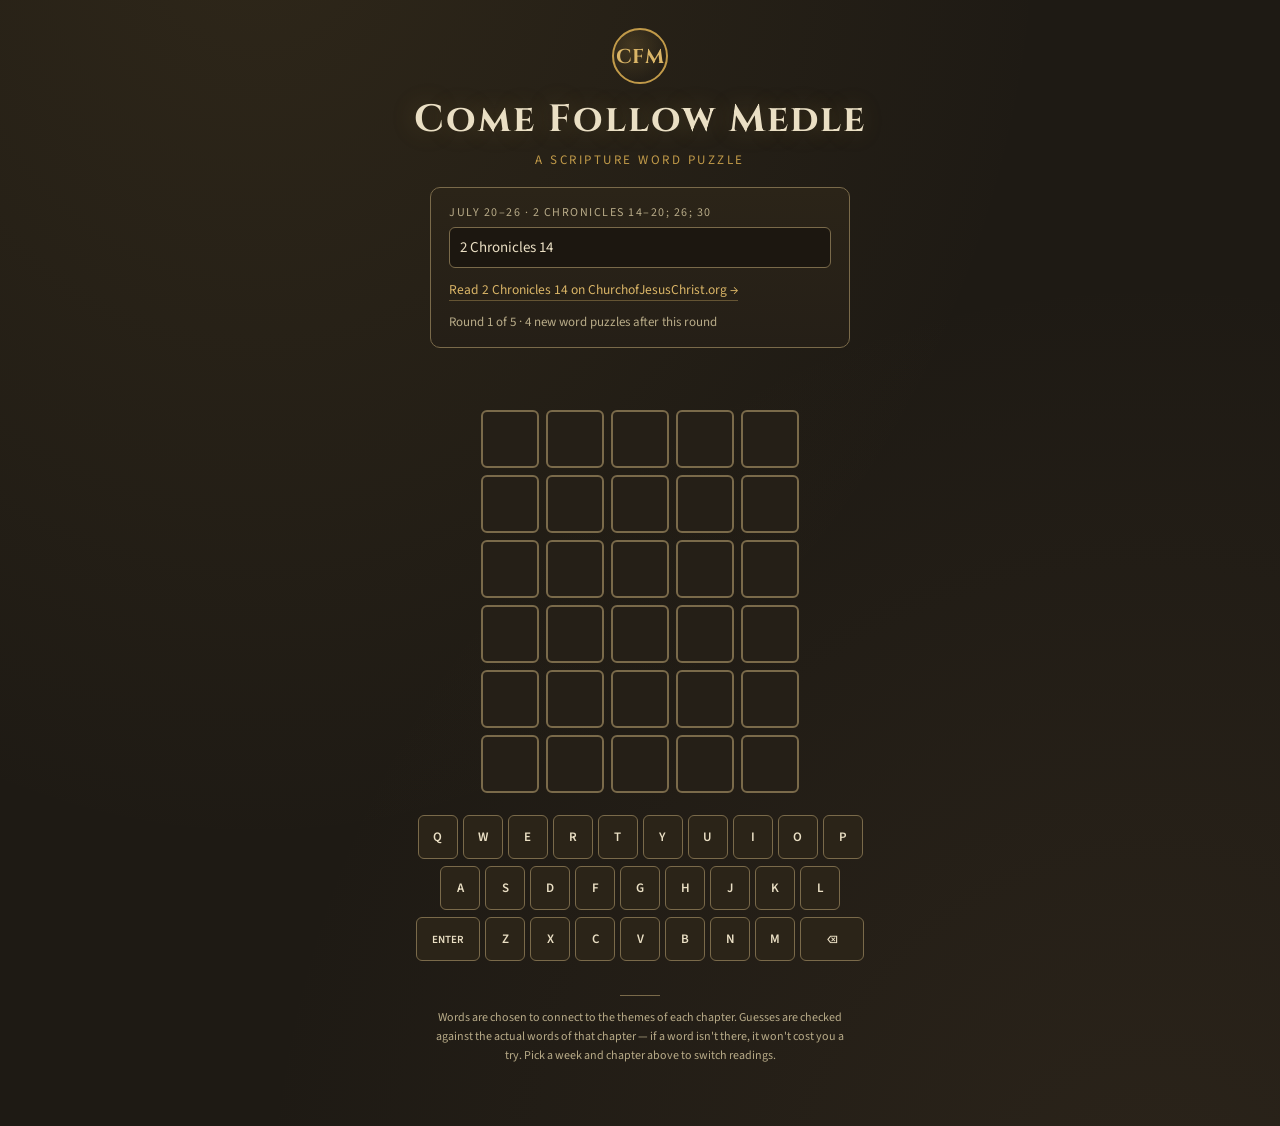
==== come-follow-medle.html @ 81c1d97f "Publish Come Follow Medle site" ====
<!DOCTYPE html>
<html lang="en">
<head>
<meta charset="UTF-8">
<meta name="viewport" content="width=device-width, initial-scale=1.0">
<title>Come Follow Medle</title>
<link rel="preconnect" href="https://fonts.googleapis.com">
<link href="https://fonts.googleapis.com/css2?family=Cinzel:wght@500;600;700&family=Source+Sans+3:wght@400;500;600;700&display=swap" rel="stylesheet">
<style>
  :root{
    --bg: #1e1a14;
    --bg-2: #251f17;
    --panel: #2b2418;
    --panel-line: #7a6a4a;
    --parchment: #eadfc4;
    --parchment-dim: #b8ab88;
    --gold: #c19a49;
    --gold-bright: #dab567;
    --clay: #c17d3a;
    --clay-bright: #d69454;
    --correct: #6f9c48;
    --correct-bright: #96c168;
    --absent: #362f24;
    --absent-text: #a89f8e;
    --ink: #1c1710;
    --danger: #e0836a;
  }
  *{box-sizing:border-box;}
  html,body{margin:0;padding:0; background-color: var(--bg);}
  body{
    min-height:100vh;
    background-color: var(--bg);
    background-image:
      radial-gradient(ellipse at 20% -10%, rgba(193,154,73,0.10), transparent 55%),
      radial-gradient(ellipse at 90% 110%, rgba(138,106,70,0.12), transparent 55%);
    color: var(--parchment);
    font-family: 'Source Sans 3', sans-serif;
    display:flex;
    flex-direction:column;
    align-items:center;
    padding: 28px 14px 60px;
  }

  .seal{
    width:56px;height:56px;border-radius:50%;
    border:2px solid var(--gold);
    display:flex;align-items:center;justify-content:center;
    font-family:'Cinzel',serif;
    font-weight:700;
    font-size:20px;
    color:var(--gold-bright);
    background: radial-gradient(circle at 35% 30%, rgba(193,154,73,0.18), transparent 70%);
    margin-bottom:10px;
    letter-spacing:0.5px;
  }

  header{
    text-align:center;
    margin-bottom:18px;
  }
  h1{
    font-family:'Cinzel',serif;
    font-weight:700;
    font-size:clamp(26px,6vw,38px);
    letter-spacing:2px;
    margin:0;
    color:var(--parchment);
    text-shadow: 0 0 24px rgba(193,154,73,0.25);
  }
  header p.tag{
    margin:6px 0 0;
    font-size:13px;
    letter-spacing:2.5px;
    text-transform:uppercase;
    color:var(--gold);
  }

  .control-card{
    width:100%;
    max-width:420px;
    background: linear-gradient(180deg, var(--panel), var(--bg-2));
    border:1px solid var(--panel-line);
    border-radius:10px;
    padding:16px 18px;
    margin-bottom:22px;
  }
  .control-row{
    display:flex;
    align-items:center;
    justify-content:space-between;
    gap:10px;
  }
  .control-label{
    font-size:12px;
    text-transform:uppercase;
    letter-spacing:1.5px;
    color:var(--parchment-dim);
    margin-bottom:6px;
  }
  select#chapterSelect{
    width:100%;
    background:var(--ink);
    color:var(--parchment);
    border:1px solid var(--panel-line);
    border-radius:6px;
    padding:9px 10px;
    font-size:15px;
    font-family:'Source Sans 3',sans-serif;
    appearance:none;
    cursor:pointer;
  }
  select#chapterSelect optgroup{
    background: var(--ink);
    color: var(--gold-bright);
    font-weight:600;
    font-style:normal;
  }
  select#chapterSelect option{
    background: var(--ink);
    color: var(--parchment);
    font-weight:400;
  }
  select#chapterSelect:focus-visible, .icon-link:focus-visible, .key:focus-visible, .play-again:focus-visible{
    outline:2px solid var(--gold-bright);
    outline-offset:2px;
  }
  .chapter-block{flex:1;}
  .scripture-link{
    display:inline-flex;
    align-items:center;
    gap:6px;
    margin-top:12px;
    font-size:13.5px;
    color:var(--gold-bright);
    text-decoration:none;
    border-bottom:1px solid rgba(218,181,103,0.35);
    padding-bottom:1px;
    transition: color .15s ease, border-color .15s ease;
  }
  .scripture-link:hover{ color:var(--parchment); border-bottom-color:var(--parchment); }
  .round-status{
    margin:12px 0 0;
    font-size:13px;
    color:var(--parchment-dim);
  }
  .play-again{
    width:100%;
    margin-top:12px;
    padding:10px 14px;
    font:600 14px 'Source Sans 3',sans-serif;
    letter-spacing:.4px;
    color:var(--ink);
    background:var(--gold-bright);
    border:1px solid var(--gold);
    border-radius:6px;
    cursor:pointer;
  }
  .play-again:hover{background:var(--parchment);}

  #board{
    display:grid;
    grid-template-rows:repeat(6,1fr);
    gap:7px;
    margin-bottom:22px;
  }
  .row{display:grid;grid-template-columns:repeat(5,minmax(46px,58px));gap:7px;}
  .tile{
    position:relative;
    aspect-ratio:1/1;
    display:flex;align-items:center;justify-content:center;
    font-family:'Cinzel',serif;
    font-weight:600;
    font-size:clamp(20px,4.5vw,26px);
    color:var(--parchment);
    background:var(--bg-2);
    border:2px solid var(--panel-line);
    border-radius:6px;
    text-transform:uppercase;
    transition: transform .12s ease;
  }
  .tile.filled{border-color:var(--clay-bright);}
  .tile.pop{transform:scale(1.06);}
  .tile.correct{
    background: var(--correct);
    border-color: var(--correct-bright);
    color: var(--ink);
  }
  .tile.present{
    background: var(--clay);
    border-color: var(--clay-bright);
    color: var(--ink);
  }
  .tile.absent{
    background: var(--absent);
    border-color: var(--absent);
    color: var(--absent-text);
  }
  .tile.correct::after, .tile.present::after{
    content:"";
    position:absolute;
    top:3px;left:3px;right:3px;bottom:3px;
    border:1px solid rgba(28,23,16,0.25);
    border-radius:4px;
    pointer-events:none;
  }
  .tile.correct::before{
    content:"✓";
    position:absolute;
    top:1px; right:4px;
    font-size:10px;
    font-family:'Source Sans 3',sans-serif;
    color: var(--ink);
    opacity:0.65;
  }
  .tile.present::before{
    content:"~";
    position:absolute;
    top:-1px; right:4px;
    font-size:13px;
    font-family:'Source Sans 3',sans-serif;
    color: var(--ink);
    opacity:0.65;
  }
  .tile.reveal{animation: flip .45s ease forwards;}
  @keyframes flip{
    0%{transform:rotateX(0deg);}
    50%{transform:rotateX(90deg);}
    100%{transform:rotateX(0deg);}
  }

  #message{
    min-height:22px;
    font-size:14px;
    letter-spacing:0.5px;
    color:var(--parchment);
    background: var(--panel);
    border:1px solid var(--panel-line);
    padding: 5px 14px;
    border-radius:20px;
    margin-bottom:18px;
    opacity:0;
    transition:opacity .2s ease;
  }
  #message.show{opacity:1;}
  #message.win{color:var(--gold-bright);}
  #message.lose{color:var(--danger);}

  #keyboard{
    display:flex;
    flex-direction:column;
    gap:7px;
    width:100%;
    max-width:520px;
  }
  .krow{display:flex;justify-content:center;gap:5px;}
  .key{
    font-family:'Source Sans 3',sans-serif;
    font-weight:600;
    background:var(--panel);
    color:var(--parchment);
    border:1px solid var(--panel-line);
    border-radius:6px;
    padding: 12px 0;
    flex:1;
    max-width:40px;
    min-width:26px;
    font-size:13px;
    text-transform:uppercase;
    cursor:pointer;
    user-select:none;
    transition: background .15s ease, transform .08s ease;
  }
  .key:active{transform:scale(0.94);}
  .key.wide{max-width:64px;font-size:11px;}
  .key.correct{background: var(--correct); color: var(--ink); border-color: var(--correct-bright);}
  .key.present{background: var(--clay); color: var(--ink); border-color: var(--clay-bright);}
  .key.absent{background: var(--absent); color: var(--absent-text); border-color: var(--absent);}

  footer{
    margin-top:34px;
    font-size:12px;
    color:var(--parchment-dim);
    text-align:center;
    max-width:420px;
    line-height:1.6;
  }
  footer .divider{
    width:40px;height:1px;background:var(--panel-line);
    margin:0 auto 12px;
  }

  @media (prefers-reduced-motion: reduce){
    .tile.reveal{animation:none;}
    .tile.pop{transform:none;}
  }
</style>
</head>
<body>

<div class="seal">CFM</div>
<header>
  <h1>Come Follow Medle</h1>
  <p class="tag">A scripture word puzzle</p>
</header>

<div class="control-card">
  <div class="control-row">
    <div class="chapter-block">
      <div class="control-label" id="weekLabel">This week</div>
      <select id="chapterSelect" aria-label="Choose a chapter"></select>
    </div>
  </div>
  <a class="scripture-link" id="scriptureLink" href="#" target="_blank" rel="noopener">
    Read this chapter on ChurchofJesusChrist.org &rarr;
  </a>
  <div class="round-status" id="roundStatus" aria-live="polite"></div>
  <button class="play-again" id="playAgain" type="button" hidden></button>
</div>

<div id="message"></div>

<div id="board"></div>

<div id="keyboard"></div>

<footer>
  <div class="divider"></div>
  Words are chosen to connect to the themes of each chapter. Guesses are checked against the actual words of that chapter — if a word isn't there, it won't cost you a try. Pick a week and chapter above to switch readings.
</footer>

<script>
  // ---- Scripture data (KJV, LDS edition) ----
  // Each "bank" is every five-letter word that programmatically matched (regex,
  // not manual reading) in that chapter's actual verse text from
  // churchofjesuschrist.org, so guesses are checked against real, verified words.
  // "verse" is the actual KJV verse the word is drawn from, shown on solve.
  // Each chapter has two to five meaningful, verse-linked words for replay.
  const WEEKS = [
    {
      label: "July 13\u201319 \u00b7 2 Kings 16\u201325",
      book: "2 Kings",
      chapters: [
        { ch: 16, url: "https://www.churchofjesuschrist.org/study/scriptures/ot/2-kgs/16?lang=eng",
          bank: ["ALTAR","BASES","BEGAN","BLOOD","BUILT","BURNT","COULD","DAVID","DRAVE","DRINK","DWELT","ELATH","ENTRY","EVERY","FOUND","GREAT","GREEN","HILLS","HOUSE","JUDAH","KINGS","LAVER","NORTH","PEACE","PEKAH","REIGN","REZIN","RIGHT","SHALL","SIGHT","SLEPT","STEAD","SYRIA","THEIR","THERE","UNDER","WHICH","YEARS"],
          words: [
            { word: "ALTAR", hint: "Ahaz copies a pagan altar from Damascus", verseRef: "2 Kings 16:12", verse: "And when the king was come from Damascus, the king saw the altar: and the king approached to the altar, and offered thereon." },
            { word: "BURNT", hint: "Ahaz commands burnt offerings on the new altar", verseRef: "2 Kings 16:13", verse: "And he burnt his burnt offering and his meat offering, and poured his drink offering, and sprinkled the blood of his peace offerings, upon the altar." },
            { word: "BLOOD", hint: "The blood of sacrifice sprinkled upon the altar", verseRef: "2 Kings 16:15", verse: "Sprinkle upon it all the blood of the burnt offering, and all the blood of the sacrifice: and the brasen altar shall be for me to inquire by." },
            { word: "DRAVE", hint: "Syria drave the Jews from Elath", verseRef: "2 Kings 16:6", verse: "At that time Rezin king of Syria recovered Elath to Syria, and drave the Jews from Elath." },
            { word: "FOUND", hint: "Ahaz sends silver and gold found in the Lord's house", verseRef: "2 Kings 16:8", verse: "And Ahaz took the silver and gold that was found in the house of the Lord, and in the treasures of the king's house, and sent it for a present to the king of Assyria." },
          ] },
        { ch: 17, url: "https://www.churchofjesuschrist.org/study/scriptures/ot/2-kgs/17?lang=eng",
          bank: ["ABOUT","AFTER","AMONG","ANGER","ANGRY","BEGAN","BOUND","BUILT","BURNT","CARRY","DAVID","DRAVE","DWELL","DWELT","EGYPT","EVERY","FOUND","GOZAN","GREAT","GREEN","GROVE","HABOR","HALAH","HOUSE","IDOLS","JACOB","JUDAH","KINGS","LIONS","MEDES","NAMED","NEBAT","NECKS","NINTH","OTHER","POWER","REIGN","RIGHT","RIVER","ROUND","SEERS","SERVE","SHALL","SIGHT","SPAKE","TEACH","THEIR","THERE","THESE","THING","THOSE","THREE","TOWER","TRIBE","UNDER","UNTIL","WHICH","WOULD","WROTE","YEARS"],
          words: [
            { word: "ANGRY", hint: "The Lord grows angry and Israel is carried to Assyria", verseRef: "2 Kings 17:18", verse: "Therefore the Lord was very angry with Israel, and removed them out of his sight: there was none left but the tribe of Judah only." },
            { word: "IDOLS", hint: "Israel served idols against the Lord's word", verseRef: "2 Kings 17:12", verse: "For they served idols, whereof the Lord had said unto them, Ye shall not do this thing." },
            { word: "GROVE", hint: "Israel makes molten images and a grove", verseRef: "2 Kings 17:16", verse: "And they left all the commandments of the Lord their God, and made them molten images, even two calves, and made a grove, and worshipped all the host of heaven, and served Baal." },
            { word: "LIONS", hint: "The Lord sends lions among the new settlers", verseRef: "2 Kings 17:25", verse: "Therefore the Lord sent lions among them, which slew some of them." },
            { word: "TEACH", hint: "A priest is sent to teach the manner of the God of the land", verseRef: "2 Kings 17:27", verse: "Let them go and dwell there, and let him teach them the manner of the God of the land." },
          ] },
        { ch: 18, url: "https://www.churchofjesuschrist.org/study/scriptures/ot/2-kgs/18?lang=eng",
          bank: ["AFTER","ALTAR","AMONG","ARPAD","ASAPH","BEGAN","BRAKE","BREAD","CARRY","CLAVE","CRIED","DAVID","DOORS","DRINK","EGYPT","EVERY","FIELD","FORTH","FOUND","GOZAN","GREAT","HABOR","HALAH","HONEY","HOUSE","JUDAH","KINGS","LEAST","MEDES","MOSES","NINTH","OLIVE","PEACE","PLACE","REIGN","RIGHT","RIVER","SAITH","SHALL","SIGHT","SIXTH","SMOTE","SPAKE","SPEAK","STAFF","STOOD","TAKEN","THEIR","THERE","THESE","THIRD","THOSE","THREE","TOWER","TRUST","UNTIL","UPPER","VOICE","WHERE","WHICH","WHOSE","WORDS","WOULD","YEARS"],
          words: [
            { word: "TRUST", hint: "Hezekiah trusts in the Lord against Assyria", verseRef: "2 Kings 18:5", verse: "He trusted in the Lord God of Israel; so that after him was none like him among all the kings of Judah, nor any that were before him." },
            { word: "CLAVE", hint: "Hezekiah clave to the Lord and kept his commandments", verseRef: "2 Kings 18:6", verse: "For he clave to the Lord, and departed not from following him, but kept his commandments, which the Lord commanded Moses." },
            { word: "BRAKE", hint: "Hezekiah brakes down the idols and images", verseRef: "2 Kings 18:4", verse: "He removed the high places, and brake the images, and cut down the groves, and brake in pieces the brasen serpent that Moses had made." },
            { word: "SMOTE", hint: "Hezekiah smote the Philistines", verseRef: "2 Kings 18:8", verse: "He smote the Philistines, even unto Gaza, and the borders thereof, from the tower of the watchmen to the fenced city." },
            { word: "STAFF", hint: "Egypt is called a bruised staff, not to be trusted", verseRef: "2 Kings 18:21", verse: "Now, behold, thou trustest upon the staff of this bruised reed, even upon Egypt." },
          ] },
        { ch: 19, url: "https://www.churchofjesuschrist.org/study/scriptures/ot/2-kgs/19?lang=eng",
          bank: ["ABODE","AGAIN","ALONE","ANGEL","AROSE","ARPAD","ARROW","BIRTH","BLAST","BRING","CAUSE","CEDAR","DRIED","DRUNK","DWELT","EARLY","EARTH","ENTER","FIELD","FIGHT","FORTH","FOUND","FRUIT","GOING","GOZAN","GRASS","GREEN","GROWN","HANDS","HARAN","HEAPS","HEARD","HOSTS","HOUSE","JUDAH","KINGS","LANDS","MOUNT","NIGHT","PLANT","POWER","SAITH","SCORN","SHALL","SHALT","SHOOT","SIDES","SMALL","SMOTE","SPEAK","STEAD","STONE","SWORD","THEIR","THERE","THINE","THIRD","TIMES","TREES","TRUTH","VOICE","WASTE","WHERE","WHICH","WORDS"],
          words: [
            { word: "ANGEL", hint: "The Lord's angel defends Jerusalem", verseRef: "2 Kings 19:35", verse: "And it came to pass that night, that the angel of the Lord went out, and smote in the camp of the Assyrians an hundred fourscore and five thousand." },
            { word: "SMOTE", hint: "Sennacherib's own sons smote him with the sword", verseRef: "2 Kings 19:37", verse: "Adrammelech and Sharezer his sons smote him with the sword: and they escaped into the land of Armenia." },
            { word: "SWORD", hint: "The Lord will cause the king of Assyria to fall by the sword", verseRef: "2 Kings 19:7", verse: "I will send a blast upon him, and he shall hear a rumour, and shall return to his own land; and I will cause him to fall by the sword in his own land." },
            { word: "SCORN", hint: "Jerusalem laughs Sennacherib to scorn", verseRef: "2 Kings 19:21", verse: "The virgin the daughter of Zion hath despised thee, and laughed thee to scorn." },
            { word: "ARROW", hint: "Assyria will not shoot an arrow into the city", verseRef: "2 Kings 19:32", verse: "He shall not come into this city, nor shoot an arrow there, nor come before it with shield, nor cast a bank against it." },
          ] },
        { ch: 20, url: "https://www.churchofjesuschrist.org/study/scriptures/ot/2-kgs/20?lang=eng",
          bank: ["AFORE","AGAIN","AMONG","BEGET","COURT","CRIED","DAVID","DEATH","FOUND","HEARD","HEART","HOUSE","ISSUE","JUDAH","KINGS","LIGHT","MIGHT","ORDER","PEACE","SAITH","SHALL","SHALT","SIGHT","SLEPT","STEAD","STORE","TEARS","THERE","THESE","THINE","THING","THIRD","THOSE","TRUTH","WATER","WHICH","YEARS"],
          words: [
            { word: "TEARS", hint: "Hezekiah's tears and prayer bring healing", verseRef: "2 Kings 20:5", verse: "I have heard thy prayer, I have seen thy tears: behold, I will heal thee: on the third day thou shalt go up unto the house of the Lord." },
            { word: "HEART", hint: "Hezekiah walked before the Lord with a perfect heart", verseRef: "2 Kings 20:3", verse: "I beseech thee, O Lord, remember now how I have walked before thee in truth and with a perfect heart, and have done that which is good in thy sight." },
            { word: "TRUTH", hint: "Hezekiah is glad for peace and truth in his days", verseRef: "2 Kings 20:19", verse: "Good is the word of the Lord which thou hast spoken. And he said, Is it not good, if peace and truth be in my days?" },
            { word: "CRIED", hint: "Isaiah cried unto the Lord for a sign", verseRef: "2 Kings 20:11", verse: "And Isaiah the prophet cried unto the Lord: and he brought the shadow ten degrees backward, by which it had gone down in the dial of Ahaz." },
            { word: "DEATH", hint: "Hezekiah was sick unto death", verseRef: "2 Kings 20:1", verse: "In those days was Hezekiah sick unto death. And the prophet Isaiah the son of Amoz came to him, and said unto him, Thus saith the Lord, Set thine house in order; for thou shalt die, and not live." },
          ] },
        { ch: 21, url: "https://www.churchofjesuschrist.org/study/scriptures/ot/2-kgs/21?lang=eng",
          bank: ["ABOVE","AFTER","AGAIN","ANGER","BEGAN","BLOOD","BUILT","DAVID","DEALT","DOING","EGYPT","FIFTY","FORTH","GROVE","HARUZ","HOUSE","IDOLS","IMAGE","JUDAH","KINGS","MOSES","REIGN","SAITH","SHALL","SIGHT","SINCE","SLEPT","SPAKE","SPOIL","STEAD","THEIR","THESE","TIMES","WHICH","YEARS"],
          words: [
            { word: "BLOOD", hint: "Manasseh sheds innocent blood", verseRef: "2 Kings 21:16", verse: "Moreover Manasseh shed innocent blood very much, till he had filled Jerusalem from one end to another." },
            { word: "IDOLS", hint: "Manasseh makes Judah sin with his idols", verseRef: "2 Kings 21:11", verse: "Because Manasseh king of Judah hath done these abominations... and hath made Judah also to sin with his idols." },
            { word: "GROVE", hint: "Manasseh reared up altars for Baal and made a grove", verseRef: "2 Kings 21:3", verse: "He reared up altars for Baal, and made a grove, as did Ahab king of Israel; and worshipped all the host of heaven, and served them." },
            { word: "IMAGE", hint: "Manasseh sets a graven image in the Lord's house", verseRef: "2 Kings 21:7", verse: "And he set a graven image of the grove that he had made in the house, of which the Lord said to David, and to Solomon his son." },
            { word: "ANGER", hint: "Manasseh's wickedness provokes the Lord to anger", verseRef: "2 Kings 21:6", verse: "He wrought much wickedness in the sight of the Lord, to provoke him to anger." },
          ] },
        { ch: 22, url: "https://www.churchofjesuschrist.org/study/scriptures/ot/2-kgs/22?lang=eng",
          bank: ["AGAIN","ANGER","ASIDE","BEGAN","BRING","CURSE","DAVID","DEALT","DOERS","DWELT","EIGHT","FOUND","GRAVE","GREAT","HANDS","HEARD","HEART","HOUSE","JUDAH","KINGS","MIGHT","MONEY","OTHER","PEACE","PLACE","REIGN","RIGHT","SAITH","SHALL","SHALT","SIGHT","SPAKE","STONE","THEIR","THERE","THINE","WHICH","WORDS","WORKS","WRATH","YEARS"],
          words: [
            { word: "FOUND", hint: "Hilkiah finds the book of the law", verseRef: "2 Kings 22:8", verse: "I have found the book of the law in the house of the Lord. And Hilkiah gave the book to Shaphan, and he read it." },
            { word: "WRATH", hint: "The wrath of the Lord is kindled over the forgotten law", verseRef: "2 Kings 22:13", verse: "Great is the wrath of the Lord that is kindled against us, because our fathers have not hearkened unto the words of this book." },
            { word: "HEART", hint: "Josiah's heart was tender when he heard the law", verseRef: "2 Kings 22:19", verse: "Because thine heart was tender, and thou hast humbled thyself before the Lord, when thou heardest what I spake against this place." },
            { word: "CURSE", hint: "The place is warned of desolation and a curse", verseRef: "2 Kings 22:19", verse: "That they should become a desolation and a curse, and hast rent thy clothes, and wept before me; I also have heard thee, saith the Lord." },
            { word: "GRAVE", hint: "Josiah is promised he will be gathered to his grave in peace", verseRef: "2 Kings 22:20", verse: "Behold therefore, I will gather thee unto thy fathers, and thou shalt be gathered into thy grave in peace." },
          ] },
        { ch: 23, url: "https://www.churchofjesuschrist.org/study/scriptures/ot/2-kgs/23?lang=eng",
          bank: ["ABOUT","AFTER","ALONE","ALTAR","AMMON","AMONG","ANGER","AROSE","ASHES","BANDS","BEGAN","BONES","BRAKE","BREAD","BRING","BROOK","EGYPT","EVERY","FORTH","FOUND","GATES","GIVEN","GREAT","GROVE","HEART","HOUSE","IDOLS","JUDAH","KINGS","MIGHT","MONEY","MOSES","MOUNT","NEBAT","ORDER","PLACE","REIGN","RIGHT","RIVER","ROUND","RUMAH","SHALL","SHEBA","SIGHT","SMALL","SPIED","STEAD","STOOD","TAXED","THEIR","THERE","THESE","THREE","TITLE","UPPER","WHERE","WHICH","WOMEN","WORDS","WRATH","YEARS"],
          words: [
            { word: "IDOLS", hint: "Josiah destroys idols and renews the covenant", verseRef: "2 Kings 23:24", verse: "The images, and the idols, and all the abominations that were spied in the land of Judah and in Jerusalem, did Josiah put away." },
            { word: "ALTAR", hint: "Josiah breaks down the altar at Beth-el", verseRef: "2 Kings 23:15", verse: "Moreover the altar that was at Beth-el... both that altar and the high place he brake down, and burned the high place, and stamped it small to powder." },
            { word: "GROVE", hint: "Josiah burns the grove at the brook Kidron", verseRef: "2 Kings 23:6", verse: "And he brought out the grove from the house of the Lord, without Jerusalem, unto the brook Kidron, and burned it at the brook Kidron." },
            { word: "BONES", hint: "Josiah burns the bones of false priests upon the altar", verseRef: "2 Kings 23:16", verse: "He spied the sepulchres that were there in the mount, and sent, and took the bones out of the sepulchres, and burned them upon the altar, and polluted it." },
            { word: "ASHES", hint: "The ashes of idols are carried to Beth-el", verseRef: "2 Kings 23:4", verse: "He burned them without Jerusalem in the fields of Kidron, and carried the ashes of them unto Beth-el." },
          ] },
        { ch: 24, url: "https://www.churchofjesuschrist.org/study/scriptures/ot/2-kgs/24?lang=eng",
          bank: ["AGAIN","AMMON","ANGER","BANDS","BEGAN","BLOOD","EGYPT","HOUSE","JUDAH","KINGS","MIGHT","REIGN","RIVER","SEVEN","SIGHT","SLEPT","SPAKE","STEAD","TAKEN","THOSE","THREE","UNTIL","WHICH","WIVES","WOULD","YEARS"],
          words: [
            { word: "BANDS", hint: "Bands of raiders besiege Judah", verseRef: "2 Kings 24:2", verse: "And the Lord sent against him bands of the Chaldees, and bands of the Syrians, and bands of the Moabites, and bands of the children of Ammon, and sent them against Judah." },
            { word: "BLOOD", hint: "Jehoiakim fills Jerusalem with innocent blood", verseRef: "2 Kings 24:4", verse: "And also for the innocent blood that he shed: for he filled Jerusalem with innocent blood; which the Lord would not pardon." },
            { word: "ANGER", hint: "The anger of the Lord casts Judah from his presence", verseRef: "2 Kings 24:20", verse: "For through the anger of the Lord it came to pass in Jerusalem and Judah, until he had cast them out from his presence." },
            { word: "AMMON", hint: "Bands of the children of Ammon join the raid on Judah", verseRef: "2 Kings 24:2", verse: "And the Lord sent against him bands of the Chaldees, and bands of the Syrians, and bands of the Moabites, and bands of the children of Ammon." },
          ] },
        { ch: 25, url: "https://www.churchofjesuschrist.org/study/scriptures/ot/2-kgs/25?lang=eng",
          bank: ["ABOUT","ABOVE","AFTER","AROSE","BASES","BEGAN","BOUND","BOWLS","BRAKE","BRASS","BREAD","BREAK","BUILT","BURNT","CARRY","CHIEF","DAILY","DWELL","EGYPT","EVERY","FIFTH","FORTS","FOUND","GIVEN","GREAT","GUARD","HEARD","HOUSE","JUDAH","KINGS","MONTH","NIGHT","NINTH","PLAIN","REIGN","ROUND","ROYAL","RULER","SERVE","SEVEN","SHALL","SMALL","SMOTE","SPAKE","SWARE","TENTH","THEIR","THERE","THESE","THREE","WALLS","WHICH"],
          words: [
            { word: "BURNT", hint: "Jerusalem falls and the temple is burnt", verseRef: "2 Kings 25:9", verse: "And he burnt the house of the Lord, and the king's house, and all the houses of Jerusalem, and every great man's house burnt he with fire." },
            { word: "BRASS", hint: "The brass pillars of the temple are broken and carried away", verseRef: "2 Kings 25:13", verse: "The pillars of brass that were in the house of the Lord... did the Chaldees break in pieces, and carried the brass of them to Babylon." },
            { word: "WALLS", hint: "The walls of Jerusalem are broken down", verseRef: "2 Kings 25:10", verse: "And all the army of the Chaldees, that were with the captain of the guard, brake down the walls of Jerusalem round about." },
            { word: "GUARD", hint: "The captain of the guard comes against Jerusalem", verseRef: "2 Kings 25:8", verse: "Came Nebuzar-adan, captain of the guard, a servant of the king of Babylon, unto Jerusalem." },
            { word: "SMOTE", hint: "The king of Babylon smote the captives at Riblah", verseRef: "2 Kings 25:21", verse: "And the king of Babylon smote them, and slew them at Riblah in the land of Hamath. So Judah was carried away out of their land." },
          ] },
      ],
    },
    {
      label: "July 20\u201326 \u00b7 2 Chronicles 14\u201320; 26; 30",
      book: "2 Chronicles",
      chapters: [
        { ch: 14, url: "https://www.churchofjesuschrist.org/study/scriptures/ot/2-chr/14?lang=eng",
          bank: ["ABOUT","ARRAY","BRAKE","BUILD","BUILT","COULD","CRIED","DAVID","EVERY","GATES","GERAR","GIVEN","JUDAH","POWER","QUIET","RIGHT","ROUND","SHEEP","SLEPT","SMOTE","SPOIL","STEAD","TENTS","THEIR","THERE","THESE","THOSE","THREE","WALLS","WHICH","WHILE","YEARS","ZERAH"],
          words: [
            { word: "CRIED", hint: "Asa cries unto the Lord against the Ethiopians", verseRef: "2 Chronicles 14:11", verse: "And Asa cried unto the Lord his God, and said, Lord, it is nothing with thee to help, whether with many, or with them that have no power: help us, O Lord our God; for we rest on thee." },
            { word: "SMOTE", hint: "The Lord smote the Ethiopians before Asa", verseRef: "2 Chronicles 14:12", verse: "So the Lord smote the Ethiopians before Asa, and before Judah; and the Ethiopians fled." },
            { word: "SPOIL", hint: "Judah carries away very much spoil", verseRef: "2 Chronicles 14:13", verse: "And Asa and the people that were with him pursued them unto Gerar... and they carried away very much spoil." },
            { word: "QUIET", hint: "The land was quiet ten years under Asa", verseRef: "2 Chronicles 14:1", verse: "So Abijah slept with his fathers... and Asa his son reigned in his stead. In his days the land was quiet ten years." },
            { word: "BRAKE", hint: "Asa brakes down the images of false gods", verseRef: "2 Chronicles 14:3", verse: "For he took away the altars of the strange gods, and the high places, and brake down the images, and cut down the groves." },
          ] },
        { ch: 15, url: "https://www.churchofjesuschrist.org/study/scriptures/ot/2-chr/15?lang=eng",
          bank: ["ABOUT","ALTAR","BEING","BROOK","BURNT","DEATH","FOUND","GREAT","GROVE","HANDS","HEARD","HEART","HOUSE","IDOLS","JUDAH","MONTH","MOUNT","PEACE","PORCH","QUEEN","REIGN","ROUND","SEVEN","SHALL","SHEEP","SMALL","SPOIL","SWARE","SWORN","TAKEN","THEIR","THERE","THESE","THIRD","THOSE","TIMES","VOICE","WHICH","WHILE","WHOLE","WOMAN","WORDS","WOULD"],
          words: [
            { word: "FOUND", hint: "Judah covenants to seek the Lord and is found of him", verseRef: "2 Chronicles 15:15", verse: "And all Judah rejoiced at the oath... and sought him with their whole desire; and he was found of them: and the Lord gave them rest round about." },
            { word: "IDOLS", hint: "Asa puts away the abominable idols", verseRef: "2 Chronicles 15:8", verse: "He took courage, and put away the abominable idols out of all the land of Judah and Benjamin." },
            { word: "ALTAR", hint: "Asa renews the altar of the Lord", verseRef: "2 Chronicles 15:8", verse: "And renewed the altar of the Lord, that was before the porch of the Lord." },
            { word: "HEART", hint: "Judah seeks the Lord with all their heart", verseRef: "2 Chronicles 15:12", verse: "And they entered into a covenant to seek the Lord God of their fathers with all their heart and with all their soul." },
            { word: "QUEEN", hint: "Asa removes his mother Maachah from being queen", verseRef: "2 Chronicles 15:16", verse: "He removed her from being queen, because she had made an idol in a grove: and Asa cut down her idol, and stamped it, and burnt it." },
          ] },
        { ch: 16, url: "https://www.churchofjesuschrist.org/study/scriptures/ot/2-chr/16?lang=eng",
          bank: ["BREAK","BUILT","CEASE","DAVID","DIDST","DWELT","EARTH","FIRST","GREAT","HADAD","HEARD","HEART","HOUSE","JUDAH","KINDS","KINGS","MIGHT","NINTH","RAMAH","REIGN","SHALT","SLEPT","SMOTE","STORE","SWEET","SYRIA","THERE","THINE","THING","UNTIL","WHICH","WHOLE","WHOSE","WROTH"],
          words: [
            { word: "HEART", hint: "The Lord seeks those whose heart is perfect toward him", verseRef: "2 Chronicles 16:9", verse: "For the eyes of the Lord run to and fro throughout the whole earth, to shew himself strong in the behalf of them whose heart is perfect toward him." },
            { word: "SMOTE", hint: "Ben-hadad's captains smite the cities of Israel", verseRef: "2 Chronicles 16:4", verse: "And Ben-hadad hearkened unto king Asa, and sent the captains of his armies against the cities of Israel; and they smote Ijon, and Dan." },
            { word: "WROTH", hint: "Asa is wroth with the seer who rebukes him", verseRef: "2 Chronicles 16:10", verse: "Then Asa was wroth with the seer, and put him in a prison house; for he was in a rage with him because of this thing." },
            { word: "CEASE", hint: "Baasha lets his building work cease", verseRef: "2 Chronicles 16:5", verse: "And it came to pass, when Baasha heard it, that he left off building of Ramah, and let his work cease." },
            { word: "EARTH", hint: "The Lord's eyes run throughout the whole earth", verseRef: "2 Chronicles 16:9", verse: "For the eyes of the Lord run to and fro throughout the whole earth, to shew himself strong in the behalf of them whose heart is perfect toward him." },
          ] },
        { ch: 17, url: "https://www.churchofjesuschrist.org/study/scriptures/ot/2-chr/17?lang=eng",
          bank: ["ABOUT","ADNAH","AFTER","ARMED","BUILT","CHIEF","DAVID","FIRST","GOATS","GREAT","HEART","HOUSE","JUDAH","LANDS","READY","REIGN","ROUND","SEVEN","STEAD","STORE","TAKEN","TEACH","THEIR","THESE","THIRD","THOSE","THREE","WAXED","WHICH"],
          words: [
            { word: "TEACH", hint: "Priests are sent to teach the law throughout Judah", verseRef: "2 Chronicles 17:7", verse: "Also in the third year of his reign he sent to his princes... to teach in the cities of Judah." },
            { word: "HEART", hint: "Jehoshaphat's heart is lifted up in the ways of the Lord", verseRef: "2 Chronicles 17:6", verse: "And his heart was lifted up in the ways of the Lord: moreover he took away the high places and groves out of Judah." },
            { word: "ARMED", hint: "Armed men of Benjamin stand ready for war", verseRef: "2 Chronicles 17:17", verse: "And of Benjamin; Eliada a mighty man of valour, and with him armed men with bow and shield two hundred thousand." },
            { word: "CHIEF", hint: "Adnah the chief leads Judah's captains of thousands", verseRef: "2 Chronicles 17:14", verse: "Of Judah, the captains of thousands; Adnah the chief, and with him mighty men of valour three hundred thousand." },
            { word: "READY", hint: "An army stands ready prepared for war", verseRef: "2 Chronicles 17:18", verse: "And next him was Jehozabad, and with him an hundred and fourscore thousand ready prepared for the war." },
          ] },
        { ch: 18, url: "https://www.churchofjesuschrist.org/study/scriptures/ot/2-chr/18?lang=eng",
          bank: ["ABOUT","AFTER","AGAIN","BREAD","CARRY","CHEEK","CRIED","EVERY","FETCH","FIGHT","GOING","GREAT","HORNS","HOUSE","INNER","JOASH","JUDAH","KINGS","LYING","MIGHT","MOUTH","MOVED","NEVER","PEACE","PLACE","RIGHT","ROBES","SAITH","SHALL","SHALT","SHEEP","SMALL","SMOTE","SPAKE","SPEAK","STOOD","SYRIA","THEIR","THERE","THESE","THINE","TIMES","TRUTH","UNTIL","WATER","WHICH","WORDS","WOULD","YEARS"],
          words: [
            { word: "TRUTH", hint: "Micaiah will speak nothing but the truth", verseRef: "2 Chronicles 18:15", verse: "And the king said to him, How many times shall I adjure thee that thou say nothing but the truth to me in the name of the Lord?" },
            { word: "LYING", hint: "A lying spirit is put in the mouth of Ahab's prophets", verseRef: "2 Chronicles 18:22", verse: "Now therefore, behold, the Lord hath put a lying spirit in the mouth of these thy prophets, and the Lord hath spoken evil against thee." },
            { word: "HORNS", hint: "Zedekiah makes horns of iron to prophesy victory", verseRef: "2 Chronicles 18:10", verse: "And Zedekiah the son of Chenaanah had made him horns of iron, and said, Thus saith the Lord, With these thou shalt push Syria until they be consumed." },
            { word: "CHEEK", hint: "Zedekiah smites Micaiah upon the cheek", verseRef: "2 Chronicles 18:23", verse: "Then Zedekiah the son of Chenaanah came near, and smote Micaiah upon the cheek." },
            { word: "SHEEP", hint: "Micaiah sees Israel scattered like sheep with no shepherd", verseRef: "2 Chronicles 18:16", verse: "I did see all Israel scattered upon the mountains, as sheep that have no shepherd." },
          ] },
        { ch: 19, url: "https://www.churchofjesuschrist.org/study/scriptures/ot/2-chr/19?lang=eng",
          bank: ["AGAIN","BLOOD","CAUSE","CHIEF","DWELL","DWELT","FOUND","GIFTS","HEART","HOUSE","JUDAH","JUDGE","KINGS","MOUNT","PEACE","RULER","SHALL","SHEBA","TAKEN","THEIR","THERE","THINE","WRATH"],
          words: [
            { word: "JUDGE", hint: "Jehoshaphat sets up judges to judge for the Lord", verseRef: "2 Chronicles 19:6", verse: "And said to the judges, Take heed what ye do: for ye judge not for man, but for the Lord, who is with you in the judgment." },
            { word: "HEART", hint: "Judges are told to serve with a perfect heart", verseRef: "2 Chronicles 19:9", verse: "Thus shall ye do in the fear of the Lord, faithfully, and with a perfect heart." },
            { word: "WRATH", hint: "Jehoshaphat is warned that wrath is upon him", verseRef: "2 Chronicles 19:2", verse: "Shouldest thou help the ungodly, and love them that hate the Lord? therefore is wrath upon thee from before the Lord." },
            { word: "FOUND", hint: "Good things are found in Jehoshaphat despite his error", verseRef: "2 Chronicles 19:3", verse: "Nevertheless there are good things found in thee, in that thou hast taken away the groves out of the land." },
            { word: "GIFTS", hint: "Judges must show no favor and take no gifts", verseRef: "2 Chronicles 19:7", verse: "There is no iniquity with the Lord our God, nor respect of persons, nor taking of gifts." },
          ] },
        { ch: 20, url: "https://www.churchofjesuschrist.org/study/scriptures/ot/2-chr/20?lang=eng",
          bank: ["ABOUT","AFTER","AGAIN","AMMON","AMONG","ASAPH","BEGAN","BOWED","BROOK","BUILT","CARRY","CLIFF","COULD","COURT","DIDST","DOING","DRIVE","DWELT","EARLY","EARTH","EGYPT","EVERY","EZION","FIGHT","FIRST","FORTH","FOUND","GEBER","GIVEN","GREAT","HARPS","HEARD","HOUSE","JEIEL","JUDAH","JUDGE","KINGS","MERCY","MIDST","MIGHT","MOUNT","OTHER","PLACE","POWER","QUIET","REALM","REIGN","RIGHT","ROUND","SAITH","SHALL","SHIPS","SIGHT","SPOIL","STAND","STILL","STOOD","SWORD","SYRIA","TAKEN","TAMAR","TEKOA","THEIR","THERE","THINE","THOSE","THREE","TOWER","VOICE","WATCH","WHICH","WIVES","WORKS","YEARS","YOURS"],
          words: [
            { word: "STAND", hint: "\u201cOur eyes are upon thee\u201d \u2014 stand still and see the Lord's salvation", verseRef: "2 Chronicles 20:17", verse: "Ye shall not need to fight in this battle: set yourselves, stand ye still, and see the salvation of the Lord with you, O Judah and Jerusalem." },
            { word: "STILL", hint: "Judah is told to stand still and see the Lord's salvation", verseRef: "2 Chronicles 20:17", verse: "Ye shall not need to fight in this battle: set yourselves, stand ye still, and see the salvation of the Lord with you, O Judah and Jerusalem." },
            { word: "MERCY", hint: "Singers praise the Lord, for his mercy endures forever", verseRef: "2 Chronicles 20:21", verse: "And when he had consulted with the people, he appointed singers unto the Lord... to say, Praise the Lord; for his mercy endureth for ever." },
            { word: "SWORD", hint: "Jehoshaphat prays that if the sword comes, they will cry to the Lord", verseRef: "2 Chronicles 20:9", verse: "If, when evil cometh upon us, as the sword, judgment, or pestilence, or famine, we stand before this house, and in thy presence... and cry unto thee, then thou wilt hear and help." },
            { word: "HARPS", hint: "Judah returns to Jerusalem with harps and trumpets", verseRef: "2 Chronicles 20:28", verse: "And they came to Jerusalem with psalteries and harps and trumpets unto the house of the Lord." },
          ] },
        { ch: 26, url: "https://www.churchofjesuschrist.org/study/scriptures/ot/2-chr/26?lang=eng",
          bank: ["AARON","ABOUT","AFTER","ALTAR","AMONG","BANDS","BEGAN","BEING","BRAKE","BUILT","CHIEF","DEATH","DWELT","EGYPT","ELOTH","ENEMY","FIELD","FIFTY","FIRST","FORTH","GIFTS","GREAT","HEART","HOUSE","JEIEL","JUDAH","KINGS","LEPER","LOVED","POWER","REIGN","RIGHT","RULER","SEVEN","SHALL","SHOOT","SIGHT","SLEPT","STEAD","THEIR","THINE","THREE","UNDER","WELLS","WHICH","WHILE","WHOLE","WRITE","WROTH","YEARS"],
          words: [
            { word: "LEPER", hint: "Uzziah's pride leads to leprosy", verseRef: "2 Chronicles 26:21", verse: "And Uzziah the king was a leper unto the day of his death, and dwelt in a several house, being a leper; for he was cut off from the house of the Lord." },
            { word: "ALTAR", hint: "Uzziah presumes to burn incense on the altar himself", verseRef: "2 Chronicles 26:16", verse: "He transgressed against the Lord his God, and went into the temple of the Lord to burn incense upon the altar of incense." },
            { word: "WROTH", hint: "Uzziah grows wroth when the priests confront him", verseRef: "2 Chronicles 26:19", verse: "Then Uzziah was wroth, and had a censer in his hand to burn incense: and while he was wroth with the priests, the leprosy even rose up in his forehead." },
            { word: "AARON", hint: "Only the priests, sons of Aaron, may burn incense", verseRef: "2 Chronicles 26:18", verse: "It appertaineth not unto thee, Uzziah, to burn incense unto the Lord, but to the priests the sons of Aaron, that are consecrated to burn incense." },
            { word: "LOVED", hint: "Uzziah loved husbandry and built towers and wells", verseRef: "2 Chronicles 26:10", verse: "Husbandmen also, and vine dressers in the mountains, and in Carmel: for he loved husbandry." },
          ] },
        { ch: 30, url: "https://www.churchofjesuschrist.org/study/scriptures/ot/2-chr/30?lang=eng",
          bank: ["AFTER","AGAIN","AROSE","ASHER","BLOOD","BREAD","BROOK","BURNT","CLEAN","COULD","DAVID","DWELT","ENTER","EVERY","FEAST","GREAT","HEARD","HEART","HOUSE","ISAAC","JUDAH","KINGS","MONTH","MOSES","OTHER","PEACE","PLACE","POSTS","SCORN","SERVE","SEVEN","SHALL","SHEBA","SHEEP","SINCE","SPAKE","STOOD","TAKEN","THEIR","THERE","THING","VOICE","WHICH","WHOLE","WRATH","WROTE","YIELD"],
          words: [
            { word: "YIELD", hint: "Hezekiah calls Israel to yield themselves unto the Lord", verseRef: "2 Chronicles 30:8", verse: "Now be ye not stiffnecked, as your fathers were, but yield yourselves unto the Lord, and enter into his sanctuary, which he hath sanctified for ever." },
            { word: "SCORN", hint: "Some laugh Hezekiah's messengers to scorn", verseRef: "2 Chronicles 30:10", verse: "So the posts passed from city to city through the country of Ephraim and Manasseh even unto Zebulun: but they laughed them to scorn, and mocked them." },
            { word: "CLEAN", hint: "The Levites sanctify those who were not clean", verseRef: "2 Chronicles 30:17", verse: "For there were many in the congregation that were not sanctified: therefore the Levites had the charge of the killing of the passovers for every one that was not clean." },
            { word: "FEAST", hint: "A great congregation keeps the feast of unleavened bread", verseRef: "2 Chronicles 30:13", verse: "And there assembled at Jerusalem much people to keep the feast of unleavened bread in the second month, a very great congregation." },
            { word: "BLOOD", hint: "The priests sprinkle the blood of the passover", verseRef: "2 Chronicles 30:16", verse: "And they stood in their place after their manner, according to the law of Moses the man of God: the priests sprinkled the blood, which they received of the hand of the Levites." },
          ] },
      ],
    },
  ];

  // Flatten into a single lookup list, each entry tagged with its week index
  const CHAPTERS = [];
  WEEKS.forEach((week, wi) => {
    week.chapters.forEach(c => CHAPTERS.push({ ...c, weekIndex: wi, book: week.book }));
  });

  const MAX_GUESSES = 6;
  const WORD_LEN = 5;

  let current = CHAPTERS[0];
  let currentChapterIndex = 0;
  let guesses = [];
  let currentGuess = "";
  let gameOver = false;
  let keyStatus = {}; // letter -> best status
  let currentWordIndex = 0;
  const completedWordsByChapter = {}; // chapter index -> completed word indexes

  const boardEl = document.getElementById("board");
  const keyboardEl = document.getElementById("keyboard");
  const messageEl = document.getElementById("message");
  const chapterSelect = document.getElementById("chapterSelect");
  const scriptureLink = document.getElementById("scriptureLink");
  const weekLabelEl = document.getElementById("weekLabel");
  const roundStatusEl = document.getElementById("roundStatus");
  const playAgainBtn = document.getElementById("playAgain");

  function populateChapterSelect(){
    chapterSelect.innerHTML = "";
    let flatIndex = 0;
    WEEKS.forEach((week) => {
      const group = document.createElement("optgroup");
      group.label = week.label;
      week.chapters.forEach((c) => {
        const opt = document.createElement("option");
        opt.value = flatIndex;
        opt.textContent = `${week.book} ${c.ch}`;
        group.appendChild(opt);
        flatIndex++;
      });
      chapterSelect.appendChild(group);
    });
  }

  function currentWord(){
    return current.words[currentWordIndex];
  }

  function completedWords(){
    return completedWordsByChapter[currentChapterIndex] || [];
  }

  function updateRoundStatus(){
    const total = current.words.length;
    const completed = completedWords().length;
    const remainingAfterRound = total - completed - (gameOver ? 0 : 1);

    if (gameOver) {
      roundStatusEl.textContent = completed < total
        ? `Round ${completed} of ${total} complete · ${total - completed} new word puzzle${total - completed === 1 ? "" : "s"} remaining`
        : `All ${total} meaningful word puzzles in this chapter are complete.`;
      playAgainBtn.hidden = completed >= total;
      if (!playAgainBtn.hidden) {
        playAgainBtn.textContent = `Play Again · ${total - completed} New Word${total - completed === 1 ? "" : "s"} Left`;
      }
    } else {
      roundStatusEl.textContent = `Round ${completed + 1} of ${total} · ${Math.max(remainingAfterRound, 0)} new word puzzle${remainingAfterRound === 1 ? "" : "s"} after this round`;
      playAgainBtn.hidden = true;
    }
  }

  function loadChapter(index){
    currentChapterIndex = index;
    current = CHAPTERS[index];
    const completed = completedWords();
    currentWordIndex = current.words.findIndex((_, wordIndex) => !completed.includes(wordIndex));
    const chapterComplete = currentWordIndex === -1;
    if (chapterComplete) currentWordIndex = 0;
    scriptureLink.href = current.url;
    scriptureLink.textContent = `Read ${current.book} ${current.ch} on ChurchofJesusChrist.org →`;
    weekLabelEl.textContent = WEEKS[current.weekIndex].label;
    chapterSelect.value = index;
    guesses = [];
    currentGuess = "";
    gameOver = chapterComplete;
    keyStatus = {};
    showMessage(chapterComplete ? "Every meaningful word puzzle in this chapter has been played. Choose another chapter to continue." : "");
    renderBoard();
    renderKeyboard();
    updateRoundStatus();
  }

  function playAgain(){
    const completed = completedWords();
    currentWordIndex = current.words.findIndex((_, wordIndex) => !completed.includes(wordIndex));
    if (currentWordIndex === -1) return;
    guesses = [];
    currentGuess = "";
    gameOver = false;
    keyStatus = {};
    showMessage("");
    renderBoard();
    renderKeyboard();
    updateRoundStatus();
  }

  function showMessage(text, cls){
    messageEl.textContent = text;
    messageEl.className = "";
    if (text) {
      messageEl.classList.add("show");
      if (cls) messageEl.classList.add(cls);
    }
  }

  function evaluateGuess(guess, answer){
    const result = Array(WORD_LEN).fill("absent");
    const answerLetters = answer.split("");
    const used = Array(WORD_LEN).fill(false);

    for (let i = 0; i < WORD_LEN; i++){
      if (guess[i] === answer[i]){
        result[i] = "correct";
        used[i] = true;
      }
    }
    for (let i = 0; i < WORD_LEN; i++){
      if (result[i] === "correct") continue;
      const idx = answerLetters.findIndex((l, j) => l === guess[i] && !used[j]);
      if (idx !== -1){
        result[i] = "present";
        used[idx] = true;
      }
    }
    return result;
  }

  function updateKeyStatus(guess, result){
    const rank = { absent: 0, present: 1, correct: 2 };
    guess.split("").forEach((letter, i) => {
      const status = result[i];
      if (!keyStatus[letter] || rank[status] > rank[keyStatus[letter]]){
        keyStatus[letter] = status;
      }
    });
  }

  function renderBoard(){
    boardEl.innerHTML = "";
    for (let r = 0; r < MAX_GUESSES; r++){
      const rowEl = document.createElement("div");
      rowEl.className = "row";
      const guessWord = guesses[r];
      const isCurrentRow = r === guesses.length && !gameOver;
      const letters = guessWord ? guessWord.word.split("") :
        (isCurrentRow ? currentGuess.split("") : []);

      for (let c = 0; c < WORD_LEN; c++){
        const tile = document.createElement("div");
        tile.className = "tile";
        const letter = letters[c] || "";
        if (letter) tile.classList.add("filled");
        tile.textContent = letter;
        if (guessWord){
          tile.classList.add(guessWord.result[c]);
        }
        rowEl.appendChild(tile);
      }
      boardEl.appendChild(rowEl);
    }
  }

  function renderKeyboard(){
    const rows = [
      "QWERTYUIOP".split(""),
      "ASDFGHJKL".split(""),
      ["ENTER", ..."ZXCVBNM".split(""), "DEL"],
    ];
    keyboardEl.innerHTML = "";
    rows.forEach(rowKeys => {
      const rowEl = document.createElement("div");
      rowEl.className = "krow";
      rowKeys.forEach(k => {
        const btn = document.createElement("button");
        btn.className = "key";
        btn.textContent = k === "DEL" ? "⌫" : (k === "ENTER" ? "Enter" : k);
        if (k === "ENTER" || k === "DEL") btn.classList.add("wide");
        if (keyStatus[k]) btn.classList.add(keyStatus[k]);
        btn.addEventListener("click", () => handleKey(k));
        rowEl.appendChild(btn);
      });
      keyboardEl.appendChild(rowEl);
    });
  }

  function handleKey(key){
    if (gameOver) return;
    if (key === "ENTER"){
      submitGuess();
    } else if (key === "DEL"){
      currentGuess = currentGuess.slice(0, -1);
      renderBoard();
    } else if (/^[A-Z]$/.test(key) && currentGuess.length < WORD_LEN){
      currentGuess += key;
      renderBoard();
    }
  }

  function submitGuess(){
    if (currentGuess.length < WORD_LEN){
      showMessage("Not enough letters");
      shakeCurrentRow();
      return;
    }
    if (!current.bank.includes(currentGuess)){
      showMessage(`Not found in ${current.book} ${current.ch} — try again`);
      shakeCurrentRow();
      return;
    }
    const answer = currentWord();
    const result = evaluateGuess(currentGuess, answer.word);
    guesses.push({ word: currentGuess, result });
    updateKeyStatus(currentGuess, result);

    const won = currentGuess === answer.word;
    currentGuess = "";
    renderBoard();
    renderKeyboard();

    if (won){
      gameOver = true;
      completedWordsByChapter[currentChapterIndex] = [...completedWords(), currentWordIndex];
      showMessage(`Solved! ${answer.word} — ${answer.hint}. ${answer.verseRef}: "${answer.verse}"`, "win");
    } else if (guesses.length >= MAX_GUESSES){
      gameOver = true;
      completedWordsByChapter[currentChapterIndex] = [...completedWords(), currentWordIndex];
      showMessage(`The word was ${answer.word} — ${answer.hint}. ${answer.verseRef}: "${answer.verse}"`, "lose");
    } else {
      showMessage("");
    }
    updateRoundStatus();
  }

  function shakeCurrentRow(){
    const rowEl = boardEl.children[guesses.length];
    if (!rowEl) return;
    rowEl.style.transform = "translateX(-4px)";
    setTimeout(() => { rowEl.style.transform = "translateX(4px)"; }, 60);
    setTimeout(() => { rowEl.style.transform = ""; }, 120);
  }

  document.addEventListener("keydown", (e) => {
    const k = e.key.toUpperCase();
    if (k === "ENTER") handleKey("ENTER");
    else if (k === "BACKSPACE") handleKey("DEL");
    else if (/^[A-Z]$/.test(k)) handleKey(k);
  });

  chapterSelect.addEventListener("change", (e) => {
    loadChapter(parseInt(e.target.value, 10));
  });

  playAgainBtn.addEventListener("click", playAgain);

  populateChapterSelect();
  // Default to the current week's first chapter
  const defaultIndex = CHAPTERS.findIndex(c => c.book === "2 Chronicles");
  loadChapter(defaultIndex >= 0 ? defaultIndex : 0);
</script>

</body>
</html>
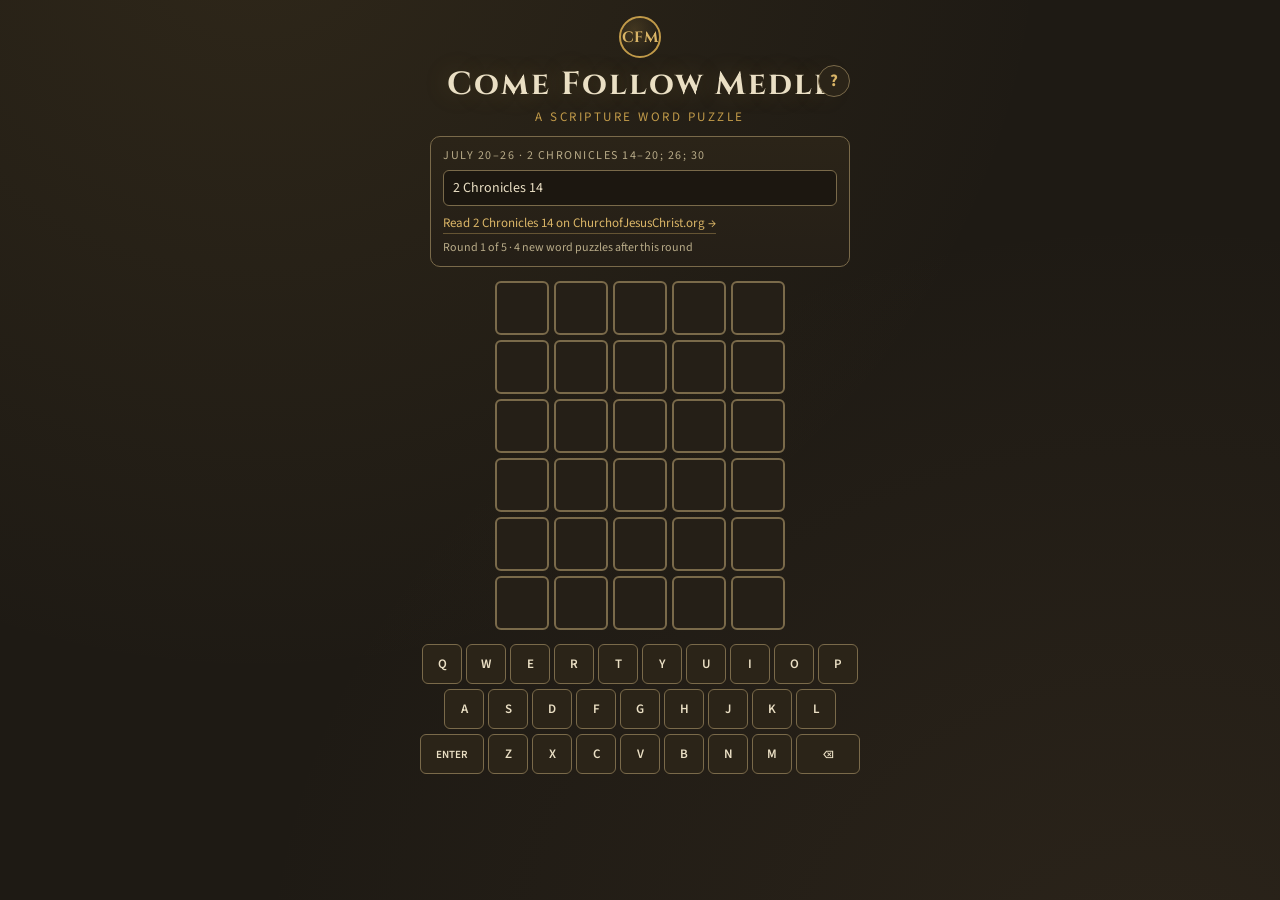
==== commit 915d2611: "Use modals for game instructions and results" ====
--- a/come-follow-medle.html
+++ b/come-follow-medle.html
@@ -28,7 +28,7 @@
   *{box-sizing:border-box;}
   html,body{margin:0;padding:0; background-color: var(--bg);}
   body{
-    min-height:100vh;
+    min-height:100dvh;
     background-color: var(--bg);
     background-image:
       radial-gradient(ellipse at 20% -10%, rgba(193,154,73,0.10), transparent 55%),
@@ -38,41 +38,57 @@
     display:flex;
     flex-direction:column;
     align-items:center;
-    padding: 28px 14px 60px;
+    padding: 16px 14px 20px;
   }
 
   .seal{
-    width:56px;height:56px;border-radius:50%;
+    width:42px;height:42px;border-radius:50%;
     border:2px solid var(--gold);
     display:flex;align-items:center;justify-content:center;
     font-family:'Cinzel',serif;
     font-weight:700;
-    font-size:20px;
+    font-size:15px;
     color:var(--gold-bright);
     background: radial-gradient(circle at 35% 30%, rgba(193,154,73,0.18), transparent 70%);
-    margin-bottom:10px;
+    margin-bottom:5px;
     letter-spacing:0.5px;
   }
 
   header{
     text-align:center;
-    margin-bottom:18px;
+    margin-bottom:10px;
+    position:relative;
+    width:100%;
+    max-width:420px;
   }
   h1{
     font-family:'Cinzel',serif;
     font-weight:700;
-    font-size:clamp(26px,6vw,38px);
+    font-size:clamp(22px,6vw,32px);
     letter-spacing:2px;
     margin:0;
     color:var(--parchment);
     text-shadow: 0 0 24px rgba(193,154,73,0.25);
   }
   header p.tag{
-    margin:6px 0 0;
+    margin:2px 0 0;
     font-size:13px;
     letter-spacing:2.5px;
     text-transform:uppercase;
     color:var(--gold);
+  }
+  .help-button{
+    position:absolute;
+    right:0;
+    top:2px;
+    width:32px;
+    height:32px;
+    border:1px solid var(--panel-line);
+    border-radius:50%;
+    background:var(--panel);
+    color:var(--gold-bright);
+    font:700 17px 'Source Sans 3',sans-serif;
+    cursor:pointer;
   }
 
   .control-card{
@@ -81,8 +97,8 @@
     background: linear-gradient(180deg, var(--panel), var(--bg-2));
     border:1px solid var(--panel-line);
     border-radius:10px;
-    padding:16px 18px;
-    margin-bottom:22px;
+    padding:10px 12px;
+    margin-bottom:14px;
   }
   .control-row{
     display:flex;
@@ -103,8 +119,8 @@
     color:var(--parchment);
     border:1px solid var(--panel-line);
     border-radius:6px;
-    padding:9px 10px;
-    font-size:15px;
+    padding:7px 9px;
+    font-size:14px;
     font-family:'Source Sans 3',sans-serif;
     appearance:none;
     cursor:pointer;
@@ -120,7 +136,7 @@
     color: var(--parchment);
     font-weight:400;
   }
-  select#chapterSelect:focus-visible, .icon-link:focus-visible, .key:focus-visible, .play-again:focus-visible{
+  select#chapterSelect:focus-visible, .icon-link:focus-visible, .key:focus-visible, .play-again:focus-visible, .help-button:focus-visible, .modal-close:focus-visible, .modal-action:focus-visible{
     outline:2px solid var(--gold-bright);
     outline-offset:2px;
   }
@@ -129,8 +145,8 @@
     display:inline-flex;
     align-items:center;
     gap:6px;
-    margin-top:12px;
-    font-size:13.5px;
+    margin-top:8px;
+    font-size:13px;
     color:var(--gold-bright);
     text-decoration:none;
     border-bottom:1px solid rgba(218,181,103,0.35);
@@ -139,8 +155,8 @@
   }
   .scripture-link:hover{ color:var(--parchment); border-bottom-color:var(--parchment); }
   .round-status{
-    margin:12px 0 0;
-    font-size:13px;
+    margin:5px 0 0;
+    font-size:12px;
     color:var(--parchment-dim);
   }
   .play-again{
@@ -160,10 +176,10 @@
   #board{
     display:grid;
     grid-template-rows:repeat(6,1fr);
-    gap:7px;
-    margin-bottom:22px;
-  }
-  .row{display:grid;grid-template-columns:repeat(5,minmax(46px,58px));gap:7px;}
+    gap:5px;
+    margin-bottom:14px;
+  }
+  .row{display:grid;grid-template-columns:repeat(5,minmax(44px,54px));gap:5px;}
   .tile{
     position:relative;
     aspect-ratio:1/1;
@@ -228,31 +244,14 @@
     100%{transform:rotateX(0deg);}
   }
 
-  #message{
-    min-height:22px;
-    font-size:14px;
-    letter-spacing:0.5px;
-    color:var(--parchment);
-    background: var(--panel);
-    border:1px solid var(--panel-line);
-    padding: 5px 14px;
-    border-radius:20px;
-    margin-bottom:18px;
-    opacity:0;
-    transition:opacity .2s ease;
-  }
-  #message.show{opacity:1;}
-  #message.win{color:var(--gold-bright);}
-  #message.lose{color:var(--danger);}
-
   #keyboard{
     display:flex;
     flex-direction:column;
-    gap:7px;
+    gap:5px;
     width:100%;
     max-width:520px;
   }
-  .krow{display:flex;justify-content:center;gap:5px;}
+  .krow{display:flex;justify-content:center;gap:4px;}
   .key{
     font-family:'Source Sans 3',sans-serif;
     font-weight:600;
@@ -260,7 +259,7 @@
     color:var(--parchment);
     border:1px solid var(--panel-line);
     border-radius:6px;
-    padding: 12px 0;
+    padding: 10px 0;
     flex:1;
     max-width:40px;
     min-width:26px;
@@ -277,7 +276,7 @@
   .key.absent{background: var(--absent); color: var(--absent-text); border-color: var(--absent);}
 
   footer{
-    margin-top:34px;
+    display:none;
     font-size:12px;
     color:var(--parchment-dim);
     text-align:center;
@@ -289,9 +288,111 @@
     margin:0 auto 12px;
   }
 
+  .modal-backdrop{
+    position:fixed;
+    inset:0;
+    z-index:10;
+    display:none;
+    align-items:center;
+    justify-content:center;
+    padding:18px;
+    background:rgba(17,14,10,.72);
+  }
+  .modal-backdrop.open{display:flex;}
+  .modal{
+    width:min(100%, 420px);
+    max-height:min(84dvh, 620px);
+    overflow:auto;
+    position:relative;
+    padding:24px 22px 20px;
+    border:1px solid var(--panel-line);
+    border-radius:12px;
+    background:linear-gradient(180deg, #342b1d, var(--panel));
+    box-shadow:0 18px 48px rgba(0,0,0,.45);
+    text-align:center;
+  }
+  .modal h2{
+    margin:0 28px 12px;
+    font:700 21px 'Cinzel',serif;
+    color:var(--gold-bright);
+  }
+  .modal-close{
+    position:absolute;
+    top:10px;
+    right:10px;
+    width:30px;
+    height:30px;
+    border:1px solid var(--panel-line);
+    border-radius:50%;
+    background:transparent;
+    color:var(--parchment);
+    font-size:21px;
+    line-height:1;
+    cursor:pointer;
+  }
+  .modal-copy{
+    margin:0;
+    color:var(--parchment);
+    font-size:16px;
+    line-height:1.45;
+    white-space:pre-line;
+  }
+  .modal .verse{
+    margin:14px 0 0;
+    padding:12px;
+    border-left:3px solid var(--gold);
+    border-radius:4px;
+    background:rgba(28,23,16,.5);
+    color:var(--parchment-dim);
+    font-size:14px;
+    font-style:italic;
+    line-height:1.45;
+  }
+  .modal-action{
+    width:100%;
+    margin-top:18px;
+    padding:10px 14px;
+    border:1px solid var(--gold);
+    border-radius:6px;
+    background:var(--gold-bright);
+    color:var(--ink);
+    font:700 14px 'Source Sans 3',sans-serif;
+    cursor:pointer;
+  }
+  .how-to-list{
+    margin:0;
+    padding-left:20px;
+    text-align:left;
+    color:var(--parchment);
+    line-height:1.55;
+  }
+  .how-to-list li + li{margin-top:8px;}
+  .example-row{display:flex;justify-content:center;gap:5px;margin:16px 0 8px;}
+  .example-tile{
+    width:43px;
+    aspect-ratio:1;
+    display:grid;
+    place-items:center;
+    border:2px solid var(--panel-line);
+    border-radius:5px;
+    font:700 20px 'Cinzel',serif;
+  }
+  .example-tile.correct{background:var(--correct);border-color:var(--correct-bright);color:var(--ink);}
+  .example-tile.present{background:var(--clay);border-color:var(--clay-bright);color:var(--ink);}
+  .example-tile.absent{background:var(--absent);border-color:var(--absent);color:var(--absent-text);}
+
   @media (prefers-reduced-motion: reduce){
     .tile.reveal{animation:none;}
     .tile.pop{transform:none;}
+  }
+  @media (max-height: 700px){
+    body{padding-top:8px;}
+    .seal{display:none;}
+    header p.tag{display:none;}
+    header{margin-bottom:6px;}
+    .control-card{margin-bottom:8px;}
+    #board{margin-bottom:8px;}
+    .key{padding:8px 0;}
   }
 </style>
 </head>
@@ -301,6 +402,7 @@
 <header>
   <h1>Come Follow Medle</h1>
   <p class="tag">A scripture word puzzle</p>
+  <button class="help-button" id="helpButton" type="button" aria-label="How to play">?</button>
 </header>
 
 <div class="control-card">
@@ -314,10 +416,7 @@
     Read this chapter on ChurchofJesusChrist.org &rarr;
   </a>
   <div class="round-status" id="roundStatus" aria-live="polite"></div>
-  <button class="play-again" id="playAgain" type="button" hidden></button>
 </div>
-
-<div id="message"></div>
 
 <div id="board"></div>
 
@@ -327,6 +426,15 @@
   <div class="divider"></div>
   Words are chosen to connect to the themes of each chapter. Guesses are checked against the actual words of that chapter — if a word isn't there, it won't cost you a try. Pick a week and chapter above to switch readings.
 </footer>
+
+<div class="modal-backdrop" id="modalBackdrop" aria-hidden="true">
+  <section class="modal" role="dialog" aria-modal="true" aria-labelledby="modalTitle">
+    <button class="modal-close" id="modalClose" type="button" aria-label="Close">×</button>
+    <h2 id="modalTitle"></h2>
+    <div id="modalBody"></div>
+    <button class="modal-action" id="modalAction" type="button" hidden></button>
+  </section>
+</div>
 
 <script>
   // ---- Scripture data (KJV, LDS edition) ----
@@ -540,12 +648,16 @@
 
   const boardEl = document.getElementById("board");
   const keyboardEl = document.getElementById("keyboard");
-  const messageEl = document.getElementById("message");
   const chapterSelect = document.getElementById("chapterSelect");
   const scriptureLink = document.getElementById("scriptureLink");
   const weekLabelEl = document.getElementById("weekLabel");
   const roundStatusEl = document.getElementById("roundStatus");
-  const playAgainBtn = document.getElementById("playAgain");
+  const helpButton = document.getElementById("helpButton");
+  const modalBackdrop = document.getElementById("modalBackdrop");
+  const modalTitle = document.getElementById("modalTitle");
+  const modalBody = document.getElementById("modalBody");
+  const modalClose = document.getElementById("modalClose");
+  const modalAction = document.getElementById("modalAction");
 
   function populateChapterSelect(){
     chapterSelect.innerHTML = "";
@@ -581,13 +693,8 @@
       roundStatusEl.textContent = completed < total
         ? `Round ${completed} of ${total} complete · ${total - completed} new word puzzle${total - completed === 1 ? "" : "s"} remaining`
         : `All ${total} meaningful word puzzles in this chapter are complete.`;
-      playAgainBtn.hidden = completed >= total;
-      if (!playAgainBtn.hidden) {
-        playAgainBtn.textContent = `Play Again · ${total - completed} New Word${total - completed === 1 ? "" : "s"} Left`;
-      }
     } else {
       roundStatusEl.textContent = `Round ${completed + 1} of ${total} · ${Math.max(remainingAfterRound, 0)} new word puzzle${remainingAfterRound === 1 ? "" : "s"} after this round`;
-      playAgainBtn.hidden = true;
     }
   }
 
@@ -606,7 +713,7 @@
     currentGuess = "";
     gameOver = chapterComplete;
     keyStatus = {};
-    showMessage(chapterComplete ? "Every meaningful word puzzle in this chapter has been played. Choose another chapter to continue." : "");
+    if (chapterComplete) showMessage("Chapter complete", "Every meaningful word puzzle in this chapter has been played. Choose another chapter to continue.");
     renderBoard();
     renderKeyboard();
     updateRoundStatus();
@@ -620,19 +727,71 @@
     currentGuess = "";
     gameOver = false;
     keyStatus = {};
-    showMessage("");
+    closeModal();
     renderBoard();
     renderKeyboard();
     updateRoundStatus();
   }
 
-  function showMessage(text, cls){
-    messageEl.textContent = text;
-    messageEl.className = "";
-    if (text) {
-      messageEl.classList.add("show");
-      if (cls) messageEl.classList.add(cls);
+  function openModal(title, content, actionText = ""){
+    modalTitle.textContent = title;
+    modalBody.innerHTML = "";
+    if (typeof content === "string") {
+      const copy = document.createElement("p");
+      copy.className = "modal-copy";
+      copy.textContent = content;
+      modalBody.appendChild(copy);
+    } else {
+      modalBody.appendChild(content);
     }
+    modalAction.hidden = !actionText;
+    modalAction.textContent = actionText;
+    modalBackdrop.classList.add("open");
+    modalBackdrop.setAttribute("aria-hidden", "false");
+    requestAnimationFrame(() => modalClose.focus());
+  }
+
+  function closeModal(){
+    modalBackdrop.classList.remove("open");
+    modalBackdrop.setAttribute("aria-hidden", "true");
+  }
+
+  function showMessage(title, text){
+    openModal(title, text);
+  }
+
+  function showResultModal(answer, won){
+    const completed = completedWords().length;
+    const remaining = current.words.length - completed;
+    const content = document.createDocumentFragment();
+    const copy = document.createElement("p");
+    copy.className = "modal-copy";
+    copy.textContent = `${answer.word} — ${answer.hint}\n${answer.verseRef}`;
+    content.appendChild(copy);
+    const verse = document.createElement("p");
+    verse.className = "verse";
+    verse.textContent = `“${answer.verse}”`;
+    content.appendChild(verse);
+    const title = won ? "Solved!" : "Round complete";
+    const actionText = remaining ? `Play Again · ${remaining} New Word${remaining === 1 ? "" : "s"} Left` : "";
+    openModal(title, content, actionText);
+  }
+
+  function showHowToPlay(){
+    const content = document.createElement("div");
+    const copy = document.createElement("p");
+    copy.className = "modal-copy";
+    copy.textContent = "Find the five-letter word connected to the selected scripture chapter.";
+    content.appendChild(copy);
+    const list = document.createElement("ul");
+    list.className = "how-to-list";
+    list.innerHTML = "<li>Guesses must appear in the chapter, so invalid words do not cost a turn.</li><li>Green letters are in the correct spot. Gold letters are in the word but in a different spot. Dark letters are not in the word.</li><li>Complete a round to reveal its verse and play a new word from the same chapter.</li>";
+    content.appendChild(list);
+    const example = document.createElement("div");
+    example.className = "example-row";
+    example.innerHTML = '<span class="example-tile correct">T</span><span class="example-tile present">R</span><span class="example-tile absent">Y</span>';
+    content.appendChild(example);
+    openModal("How to play", content);
   }
 
   function evaluateGuess(guess, answer){
@@ -730,12 +889,12 @@
 
   function submitGuess(){
     if (currentGuess.length < WORD_LEN){
-      showMessage("Not enough letters");
+      showMessage("Not enough letters", "Enter all five letters before submitting your guess.");
       shakeCurrentRow();
       return;
     }
     if (!current.bank.includes(currentGuess)){
-      showMessage(`Not found in ${current.book} ${current.ch} — try again`);
+      showMessage("Try another word", `${currentGuess} does not appear in ${current.book} ${current.ch}, so it will not cost a try.`);
       shakeCurrentRow();
       return;
     }
@@ -752,13 +911,11 @@
     if (won){
       gameOver = true;
       completedWordsByChapter[currentChapterIndex] = [...completedWords(), currentWordIndex];
-      showMessage(`Solved! ${answer.word} — ${answer.hint}. ${answer.verseRef}: "${answer.verse}"`, "win");
+      showResultModal(answer, true);
     } else if (guesses.length >= MAX_GUESSES){
       gameOver = true;
       completedWordsByChapter[currentChapterIndex] = [...completedWords(), currentWordIndex];
-      showMessage(`The word was ${answer.word} — ${answer.hint}. ${answer.verseRef}: "${answer.verse}"`, "lose");
-    } else {
-      showMessage("");
+      showResultModal(answer, false);
     }
     updateRoundStatus();
   }
@@ -772,17 +929,32 @@
   }
 
   document.addEventListener("keydown", (e) => {
+    if (e.key === "Escape") {
+      e.preventDefault();
+      closeModal();
+      return;
+    }
+    if (modalBackdrop.classList.contains("open")) return;
     const k = e.key.toUpperCase();
-    if (k === "ENTER") handleKey("ENTER");
-    else if (k === "BACKSPACE") handleKey("DEL");
-    else if (/^[A-Z]$/.test(k)) handleKey(k);
+    if (k === "ENTER") {
+      e.preventDefault();
+      handleKey("ENTER");
+    } else if (k === "BACKSPACE") {
+      e.preventDefault();
+      handleKey("DEL");
+    } else if (/^[A-Z]$/.test(k)) handleKey(k);
   });
 
   chapterSelect.addEventListener("change", (e) => {
     loadChapter(parseInt(e.target.value, 10));
   });
 
-  playAgainBtn.addEventListener("click", playAgain);
+  helpButton.addEventListener("click", showHowToPlay);
+  modalClose.addEventListener("click", closeModal);
+  modalBackdrop.addEventListener("click", (e) => {
+    if (e.target === modalBackdrop) closeModal();
+  });
+  modalAction.addEventListener("click", playAgain);
 
   populateChapterSelect();
   // Default to the current week's first chapter
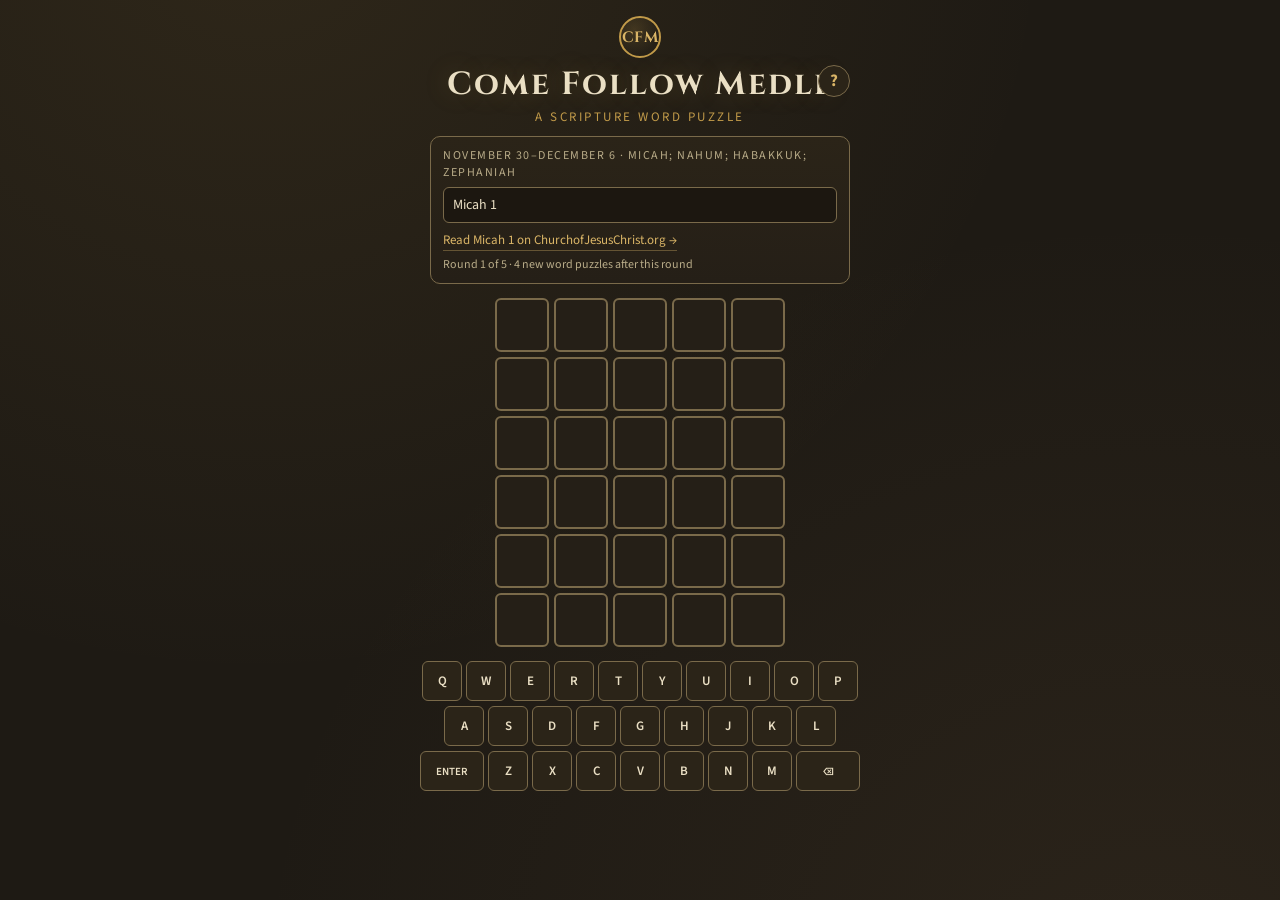
==== commit dbdf421c: "Complete 2026 scripture chapters and persistent progress" ====
--- a/come-follow-medle.html
+++ b/come-follow-medle.html
@@ -4,397 +4,10 @@
 <meta charset="UTF-8">
 <meta name="viewport" content="width=device-width, initial-scale=1.0">
 <title>Come Follow Medle</title>
+<link rel="icon" href="data:,">
 <link rel="preconnect" href="https://fonts.googleapis.com">
 <link href="https://fonts.googleapis.com/css2?family=Cinzel:wght@500;600;700&family=Source+Sans+3:wght@400;500;600;700&display=swap" rel="stylesheet">
-<style>
-  :root{
-    --bg: #1e1a14;
-    --bg-2: #251f17;
-    --panel: #2b2418;
-    --panel-line: #7a6a4a;
-    --parchment: #eadfc4;
-    --parchment-dim: #b8ab88;
-    --gold: #c19a49;
-    --gold-bright: #dab567;
-    --clay: #c17d3a;
-    --clay-bright: #d69454;
-    --correct: #6f9c48;
-    --correct-bright: #96c168;
-    --absent: #362f24;
-    --absent-text: #a89f8e;
-    --ink: #1c1710;
-    --danger: #e0836a;
-  }
-  *{box-sizing:border-box;}
-  html,body{margin:0;padding:0; background-color: var(--bg);}
-  body{
-    min-height:100dvh;
-    background-color: var(--bg);
-    background-image:
-      radial-gradient(ellipse at 20% -10%, rgba(193,154,73,0.10), transparent 55%),
-      radial-gradient(ellipse at 90% 110%, rgba(138,106,70,0.12), transparent 55%);
-    color: var(--parchment);
-    font-family: 'Source Sans 3', sans-serif;
-    display:flex;
-    flex-direction:column;
-    align-items:center;
-    padding: 16px 14px 20px;
-  }
-
-  .seal{
-    width:42px;height:42px;border-radius:50%;
-    border:2px solid var(--gold);
-    display:flex;align-items:center;justify-content:center;
-    font-family:'Cinzel',serif;
-    font-weight:700;
-    font-size:15px;
-    color:var(--gold-bright);
-    background: radial-gradient(circle at 35% 30%, rgba(193,154,73,0.18), transparent 70%);
-    margin-bottom:5px;
-    letter-spacing:0.5px;
-  }
-
-  header{
-    text-align:center;
-    margin-bottom:10px;
-    position:relative;
-    width:100%;
-    max-width:420px;
-  }
-  h1{
-    font-family:'Cinzel',serif;
-    font-weight:700;
-    font-size:clamp(22px,6vw,32px);
-    letter-spacing:2px;
-    margin:0;
-    color:var(--parchment);
-    text-shadow: 0 0 24px rgba(193,154,73,0.25);
-  }
-  header p.tag{
-    margin:2px 0 0;
-    font-size:13px;
-    letter-spacing:2.5px;
-    text-transform:uppercase;
-    color:var(--gold);
-  }
-  .help-button{
-    position:absolute;
-    right:0;
-    top:2px;
-    width:32px;
-    height:32px;
-    border:1px solid var(--panel-line);
-    border-radius:50%;
-    background:var(--panel);
-    color:var(--gold-bright);
-    font:700 17px 'Source Sans 3',sans-serif;
-    cursor:pointer;
-  }
-
-  .control-card{
-    width:100%;
-    max-width:420px;
-    background: linear-gradient(180deg, var(--panel), var(--bg-2));
-    border:1px solid var(--panel-line);
-    border-radius:10px;
-    padding:10px 12px;
-    margin-bottom:14px;
-  }
-  .control-row{
-    display:flex;
-    align-items:center;
-    justify-content:space-between;
-    gap:10px;
-  }
-  .control-label{
-    font-size:12px;
-    text-transform:uppercase;
-    letter-spacing:1.5px;
-    color:var(--parchment-dim);
-    margin-bottom:6px;
-  }
-  select#chapterSelect{
-    width:100%;
-    background:var(--ink);
-    color:var(--parchment);
-    border:1px solid var(--panel-line);
-    border-radius:6px;
-    padding:7px 9px;
-    font-size:14px;
-    font-family:'Source Sans 3',sans-serif;
-    appearance:none;
-    cursor:pointer;
-  }
-  select#chapterSelect optgroup{
-    background: var(--ink);
-    color: var(--gold-bright);
-    font-weight:600;
-    font-style:normal;
-  }
-  select#chapterSelect option{
-    background: var(--ink);
-    color: var(--parchment);
-    font-weight:400;
-  }
-  select#chapterSelect:focus-visible, .icon-link:focus-visible, .key:focus-visible, .play-again:focus-visible, .help-button:focus-visible, .modal-close:focus-visible, .modal-action:focus-visible{
-    outline:2px solid var(--gold-bright);
-    outline-offset:2px;
-  }
-  .chapter-block{flex:1;}
-  .scripture-link{
-    display:inline-flex;
-    align-items:center;
-    gap:6px;
-    margin-top:8px;
-    font-size:13px;
-    color:var(--gold-bright);
-    text-decoration:none;
-    border-bottom:1px solid rgba(218,181,103,0.35);
-    padding-bottom:1px;
-    transition: color .15s ease, border-color .15s ease;
-  }
-  .scripture-link:hover{ color:var(--parchment); border-bottom-color:var(--parchment); }
-  .round-status{
-    margin:5px 0 0;
-    font-size:12px;
-    color:var(--parchment-dim);
-  }
-  .play-again{
-    width:100%;
-    margin-top:12px;
-    padding:10px 14px;
-    font:600 14px 'Source Sans 3',sans-serif;
-    letter-spacing:.4px;
-    color:var(--ink);
-    background:var(--gold-bright);
-    border:1px solid var(--gold);
-    border-radius:6px;
-    cursor:pointer;
-  }
-  .play-again:hover{background:var(--parchment);}
-
-  #board{
-    display:grid;
-    grid-template-rows:repeat(6,1fr);
-    gap:5px;
-    margin-bottom:14px;
-  }
-  .row{display:grid;grid-template-columns:repeat(5,minmax(44px,54px));gap:5px;}
-  .tile{
-    position:relative;
-    aspect-ratio:1/1;
-    display:flex;align-items:center;justify-content:center;
-    font-family:'Cinzel',serif;
-    font-weight:600;
-    font-size:clamp(20px,4.5vw,26px);
-    color:var(--parchment);
-    background:var(--bg-2);
-    border:2px solid var(--panel-line);
-    border-radius:6px;
-    text-transform:uppercase;
-    transition: transform .12s ease;
-  }
-  .tile.filled{border-color:var(--clay-bright);}
-  .tile.pop{transform:scale(1.06);}
-  .tile.correct{
-    background: var(--correct);
-    border-color: var(--correct-bright);
-    color: var(--ink);
-  }
-  .tile.present{
-    background: var(--clay);
-    border-color: var(--clay-bright);
-    color: var(--ink);
-  }
-  .tile.absent{
-    background: var(--absent);
-    border-color: var(--absent);
-    color: var(--absent-text);
-  }
-  .tile.correct::after, .tile.present::after{
-    content:"";
-    position:absolute;
-    top:3px;left:3px;right:3px;bottom:3px;
-    border:1px solid rgba(28,23,16,0.25);
-    border-radius:4px;
-    pointer-events:none;
-  }
-  .tile.correct::before{
-    content:"✓";
-    position:absolute;
-    top:1px; right:4px;
-    font-size:10px;
-    font-family:'Source Sans 3',sans-serif;
-    color: var(--ink);
-    opacity:0.65;
-  }
-  .tile.present::before{
-    content:"~";
-    position:absolute;
-    top:-1px; right:4px;
-    font-size:13px;
-    font-family:'Source Sans 3',sans-serif;
-    color: var(--ink);
-    opacity:0.65;
-  }
-  .tile.reveal{animation: flip .45s ease forwards;}
-  @keyframes flip{
-    0%{transform:rotateX(0deg);}
-    50%{transform:rotateX(90deg);}
-    100%{transform:rotateX(0deg);}
-  }
-
-  #keyboard{
-    display:flex;
-    flex-direction:column;
-    gap:5px;
-    width:100%;
-    max-width:520px;
-  }
-  .krow{display:flex;justify-content:center;gap:4px;}
-  .key{
-    font-family:'Source Sans 3',sans-serif;
-    font-weight:600;
-    background:var(--panel);
-    color:var(--parchment);
-    border:1px solid var(--panel-line);
-    border-radius:6px;
-    padding: 10px 0;
-    flex:1;
-    max-width:40px;
-    min-width:26px;
-    font-size:13px;
-    text-transform:uppercase;
-    cursor:pointer;
-    user-select:none;
-    transition: background .15s ease, transform .08s ease;
-  }
-  .key:active{transform:scale(0.94);}
-  .key.wide{max-width:64px;font-size:11px;}
-  .key.correct{background: var(--correct); color: var(--ink); border-color: var(--correct-bright);}
-  .key.present{background: var(--clay); color: var(--ink); border-color: var(--clay-bright);}
-  .key.absent{background: var(--absent); color: var(--absent-text); border-color: var(--absent);}
-
-  footer{
-    display:none;
-    font-size:12px;
-    color:var(--parchment-dim);
-    text-align:center;
-    max-width:420px;
-    line-height:1.6;
-  }
-  footer .divider{
-    width:40px;height:1px;background:var(--panel-line);
-    margin:0 auto 12px;
-  }
-
-  .modal-backdrop{
-    position:fixed;
-    inset:0;
-    z-index:10;
-    display:none;
-    align-items:center;
-    justify-content:center;
-    padding:18px;
-    background:rgba(17,14,10,.72);
-  }
-  .modal-backdrop.open{display:flex;}
-  .modal{
-    width:min(100%, 420px);
-    max-height:min(84dvh, 620px);
-    overflow:auto;
-    position:relative;
-    padding:24px 22px 20px;
-    border:1px solid var(--panel-line);
-    border-radius:12px;
-    background:linear-gradient(180deg, #342b1d, var(--panel));
-    box-shadow:0 18px 48px rgba(0,0,0,.45);
-    text-align:center;
-  }
-  .modal h2{
-    margin:0 28px 12px;
-    font:700 21px 'Cinzel',serif;
-    color:var(--gold-bright);
-  }
-  .modal-close{
-    position:absolute;
-    top:10px;
-    right:10px;
-    width:30px;
-    height:30px;
-    border:1px solid var(--panel-line);
-    border-radius:50%;
-    background:transparent;
-    color:var(--parchment);
-    font-size:21px;
-    line-height:1;
-    cursor:pointer;
-  }
-  .modal-copy{
-    margin:0;
-    color:var(--parchment);
-    font-size:16px;
-    line-height:1.45;
-    white-space:pre-line;
-  }
-  .modal .verse{
-    margin:14px 0 0;
-    padding:12px;
-    border-left:3px solid var(--gold);
-    border-radius:4px;
-    background:rgba(28,23,16,.5);
-    color:var(--parchment-dim);
-    font-size:14px;
-    font-style:italic;
-    line-height:1.45;
-  }
-  .modal-action{
-    width:100%;
-    margin-top:18px;
-    padding:10px 14px;
-    border:1px solid var(--gold);
-    border-radius:6px;
-    background:var(--gold-bright);
-    color:var(--ink);
-    font:700 14px 'Source Sans 3',sans-serif;
-    cursor:pointer;
-  }
-  .how-to-list{
-    margin:0;
-    padding-left:20px;
-    text-align:left;
-    color:var(--parchment);
-    line-height:1.55;
-  }
-  .how-to-list li + li{margin-top:8px;}
-  .example-row{display:flex;justify-content:center;gap:5px;margin:16px 0 8px;}
-  .example-tile{
-    width:43px;
-    aspect-ratio:1;
-    display:grid;
-    place-items:center;
-    border:2px solid var(--panel-line);
-    border-radius:5px;
-    font:700 20px 'Cinzel',serif;
-  }
-  .example-tile.correct{background:var(--correct);border-color:var(--correct-bright);color:var(--ink);}
-  .example-tile.present{background:var(--clay);border-color:var(--clay-bright);color:var(--ink);}
-  .example-tile.absent{background:var(--absent);border-color:var(--absent);color:var(--absent-text);}
-
-  @media (prefers-reduced-motion: reduce){
-    .tile.reveal{animation:none;}
-    .tile.pop{transform:none;}
-  }
-  @media (max-height: 700px){
-    body{padding-top:8px;}
-    .seal{display:none;}
-    header p.tag{display:none;}
-    header{margin-bottom:6px;}
-    .control-card{margin-bottom:8px;}
-    #board{margin-bottom:8px;}
-    .key{padding:8px 0;}
-  }
-</style>
+<link rel="stylesheet" href="styles.css">
 </head>
 <body>
 
@@ -436,531 +49,8 @@
   </section>
 </div>
 
-<script>
-  // ---- Scripture data (KJV, LDS edition) ----
-  // Each "bank" is every five-letter word that programmatically matched (regex,
-  // not manual reading) in that chapter's actual verse text from
-  // churchofjesuschrist.org, so guesses are checked against real, verified words.
-  // "verse" is the actual KJV verse the word is drawn from, shown on solve.
-  // Each chapter has two to five meaningful, verse-linked words for replay.
-  const WEEKS = [
-    {
-      label: "July 13\u201319 \u00b7 2 Kings 16\u201325",
-      book: "2 Kings",
-      chapters: [
-        { ch: 16, url: "https://www.churchofjesuschrist.org/study/scriptures/ot/2-kgs/16?lang=eng",
-          bank: ["ALTAR","BASES","BEGAN","BLOOD","BUILT","BURNT","COULD","DAVID","DRAVE","DRINK","DWELT","ELATH","ENTRY","EVERY","FOUND","GREAT","GREEN","HILLS","HOUSE","JUDAH","KINGS","LAVER","NORTH","PEACE","PEKAH","REIGN","REZIN","RIGHT","SHALL","SIGHT","SLEPT","STEAD","SYRIA","THEIR","THERE","UNDER","WHICH","YEARS"],
-          words: [
-            { word: "ALTAR", hint: "Ahaz copies a pagan altar from Damascus", verseRef: "2 Kings 16:12", verse: "And when the king was come from Damascus, the king saw the altar: and the king approached to the altar, and offered thereon." },
-            { word: "BURNT", hint: "Ahaz commands burnt offerings on the new altar", verseRef: "2 Kings 16:13", verse: "And he burnt his burnt offering and his meat offering, and poured his drink offering, and sprinkled the blood of his peace offerings, upon the altar." },
-            { word: "BLOOD", hint: "The blood of sacrifice sprinkled upon the altar", verseRef: "2 Kings 16:15", verse: "Sprinkle upon it all the blood of the burnt offering, and all the blood of the sacrifice: and the brasen altar shall be for me to inquire by." },
-            { word: "DRAVE", hint: "Syria drave the Jews from Elath", verseRef: "2 Kings 16:6", verse: "At that time Rezin king of Syria recovered Elath to Syria, and drave the Jews from Elath." },
-            { word: "FOUND", hint: "Ahaz sends silver and gold found in the Lord's house", verseRef: "2 Kings 16:8", verse: "And Ahaz took the silver and gold that was found in the house of the Lord, and in the treasures of the king's house, and sent it for a present to the king of Assyria." },
-          ] },
-        { ch: 17, url: "https://www.churchofjesuschrist.org/study/scriptures/ot/2-kgs/17?lang=eng",
-          bank: ["ABOUT","AFTER","AMONG","ANGER","ANGRY","BEGAN","BOUND","BUILT","BURNT","CARRY","DAVID","DRAVE","DWELL","DWELT","EGYPT","EVERY","FOUND","GOZAN","GREAT","GREEN","GROVE","HABOR","HALAH","HOUSE","IDOLS","JACOB","JUDAH","KINGS","LIONS","MEDES","NAMED","NEBAT","NECKS","NINTH","OTHER","POWER","REIGN","RIGHT","RIVER","ROUND","SEERS","SERVE","SHALL","SIGHT","SPAKE","TEACH","THEIR","THERE","THESE","THING","THOSE","THREE","TOWER","TRIBE","UNDER","UNTIL","WHICH","WOULD","WROTE","YEARS"],
-          words: [
-            { word: "ANGRY", hint: "The Lord grows angry and Israel is carried to Assyria", verseRef: "2 Kings 17:18", verse: "Therefore the Lord was very angry with Israel, and removed them out of his sight: there was none left but the tribe of Judah only." },
-            { word: "IDOLS", hint: "Israel served idols against the Lord's word", verseRef: "2 Kings 17:12", verse: "For they served idols, whereof the Lord had said unto them, Ye shall not do this thing." },
-            { word: "GROVE", hint: "Israel makes molten images and a grove", verseRef: "2 Kings 17:16", verse: "And they left all the commandments of the Lord their God, and made them molten images, even two calves, and made a grove, and worshipped all the host of heaven, and served Baal." },
-            { word: "LIONS", hint: "The Lord sends lions among the new settlers", verseRef: "2 Kings 17:25", verse: "Therefore the Lord sent lions among them, which slew some of them." },
-            { word: "TEACH", hint: "A priest is sent to teach the manner of the God of the land", verseRef: "2 Kings 17:27", verse: "Let them go and dwell there, and let him teach them the manner of the God of the land." },
-          ] },
-        { ch: 18, url: "https://www.churchofjesuschrist.org/study/scriptures/ot/2-kgs/18?lang=eng",
-          bank: ["AFTER","ALTAR","AMONG","ARPAD","ASAPH","BEGAN","BRAKE","BREAD","CARRY","CLAVE","CRIED","DAVID","DOORS","DRINK","EGYPT","EVERY","FIELD","FORTH","FOUND","GOZAN","GREAT","HABOR","HALAH","HONEY","HOUSE","JUDAH","KINGS","LEAST","MEDES","MOSES","NINTH","OLIVE","PEACE","PLACE","REIGN","RIGHT","RIVER","SAITH","SHALL","SIGHT","SIXTH","SMOTE","SPAKE","SPEAK","STAFF","STOOD","TAKEN","THEIR","THERE","THESE","THIRD","THOSE","THREE","TOWER","TRUST","UNTIL","UPPER","VOICE","WHERE","WHICH","WHOSE","WORDS","WOULD","YEARS"],
-          words: [
-            { word: "TRUST", hint: "Hezekiah trusts in the Lord against Assyria", verseRef: "2 Kings 18:5", verse: "He trusted in the Lord God of Israel; so that after him was none like him among all the kings of Judah, nor any that were before him." },
-            { word: "CLAVE", hint: "Hezekiah clave to the Lord and kept his commandments", verseRef: "2 Kings 18:6", verse: "For he clave to the Lord, and departed not from following him, but kept his commandments, which the Lord commanded Moses." },
-            { word: "BRAKE", hint: "Hezekiah brakes down the idols and images", verseRef: "2 Kings 18:4", verse: "He removed the high places, and brake the images, and cut down the groves, and brake in pieces the brasen serpent that Moses had made." },
-            { word: "SMOTE", hint: "Hezekiah smote the Philistines", verseRef: "2 Kings 18:8", verse: "He smote the Philistines, even unto Gaza, and the borders thereof, from the tower of the watchmen to the fenced city." },
-            { word: "STAFF", hint: "Egypt is called a bruised staff, not to be trusted", verseRef: "2 Kings 18:21", verse: "Now, behold, thou trustest upon the staff of this bruised reed, even upon Egypt." },
-          ] },
-        { ch: 19, url: "https://www.churchofjesuschrist.org/study/scriptures/ot/2-kgs/19?lang=eng",
-          bank: ["ABODE","AGAIN","ALONE","ANGEL","AROSE","ARPAD","ARROW","BIRTH","BLAST","BRING","CAUSE","CEDAR","DRIED","DRUNK","DWELT","EARLY","EARTH","ENTER","FIELD","FIGHT","FORTH","FOUND","FRUIT","GOING","GOZAN","GRASS","GREEN","GROWN","HANDS","HARAN","HEAPS","HEARD","HOSTS","HOUSE","JUDAH","KINGS","LANDS","MOUNT","NIGHT","PLANT","POWER","SAITH","SCORN","SHALL","SHALT","SHOOT","SIDES","SMALL","SMOTE","SPEAK","STEAD","STONE","SWORD","THEIR","THERE","THINE","THIRD","TIMES","TREES","TRUTH","VOICE","WASTE","WHERE","WHICH","WORDS"],
-          words: [
-            { word: "ANGEL", hint: "The Lord's angel defends Jerusalem", verseRef: "2 Kings 19:35", verse: "And it came to pass that night, that the angel of the Lord went out, and smote in the camp of the Assyrians an hundred fourscore and five thousand." },
-            { word: "SMOTE", hint: "Sennacherib's own sons smote him with the sword", verseRef: "2 Kings 19:37", verse: "Adrammelech and Sharezer his sons smote him with the sword: and they escaped into the land of Armenia." },
-            { word: "SWORD", hint: "The Lord will cause the king of Assyria to fall by the sword", verseRef: "2 Kings 19:7", verse: "I will send a blast upon him, and he shall hear a rumour, and shall return to his own land; and I will cause him to fall by the sword in his own land." },
-            { word: "SCORN", hint: "Jerusalem laughs Sennacherib to scorn", verseRef: "2 Kings 19:21", verse: "The virgin the daughter of Zion hath despised thee, and laughed thee to scorn." },
-            { word: "ARROW", hint: "Assyria will not shoot an arrow into the city", verseRef: "2 Kings 19:32", verse: "He shall not come into this city, nor shoot an arrow there, nor come before it with shield, nor cast a bank against it." },
-          ] },
-        { ch: 20, url: "https://www.churchofjesuschrist.org/study/scriptures/ot/2-kgs/20?lang=eng",
-          bank: ["AFORE","AGAIN","AMONG","BEGET","COURT","CRIED","DAVID","DEATH","FOUND","HEARD","HEART","HOUSE","ISSUE","JUDAH","KINGS","LIGHT","MIGHT","ORDER","PEACE","SAITH","SHALL","SHALT","SIGHT","SLEPT","STEAD","STORE","TEARS","THERE","THESE","THINE","THING","THIRD","THOSE","TRUTH","WATER","WHICH","YEARS"],
-          words: [
-            { word: "TEARS", hint: "Hezekiah's tears and prayer bring healing", verseRef: "2 Kings 20:5", verse: "I have heard thy prayer, I have seen thy tears: behold, I will heal thee: on the third day thou shalt go up unto the house of the Lord." },
-            { word: "HEART", hint: "Hezekiah walked before the Lord with a perfect heart", verseRef: "2 Kings 20:3", verse: "I beseech thee, O Lord, remember now how I have walked before thee in truth and with a perfect heart, and have done that which is good in thy sight." },
-            { word: "TRUTH", hint: "Hezekiah is glad for peace and truth in his days", verseRef: "2 Kings 20:19", verse: "Good is the word of the Lord which thou hast spoken. And he said, Is it not good, if peace and truth be in my days?" },
-            { word: "CRIED", hint: "Isaiah cried unto the Lord for a sign", verseRef: "2 Kings 20:11", verse: "And Isaiah the prophet cried unto the Lord: and he brought the shadow ten degrees backward, by which it had gone down in the dial of Ahaz." },
-            { word: "DEATH", hint: "Hezekiah was sick unto death", verseRef: "2 Kings 20:1", verse: "In those days was Hezekiah sick unto death. And the prophet Isaiah the son of Amoz came to him, and said unto him, Thus saith the Lord, Set thine house in order; for thou shalt die, and not live." },
-          ] },
-        { ch: 21, url: "https://www.churchofjesuschrist.org/study/scriptures/ot/2-kgs/21?lang=eng",
-          bank: ["ABOVE","AFTER","AGAIN","ANGER","BEGAN","BLOOD","BUILT","DAVID","DEALT","DOING","EGYPT","FIFTY","FORTH","GROVE","HARUZ","HOUSE","IDOLS","IMAGE","JUDAH","KINGS","MOSES","REIGN","SAITH","SHALL","SIGHT","SINCE","SLEPT","SPAKE","SPOIL","STEAD","THEIR","THESE","TIMES","WHICH","YEARS"],
-          words: [
-            { word: "BLOOD", hint: "Manasseh sheds innocent blood", verseRef: "2 Kings 21:16", verse: "Moreover Manasseh shed innocent blood very much, till he had filled Jerusalem from one end to another." },
-            { word: "IDOLS", hint: "Manasseh makes Judah sin with his idols", verseRef: "2 Kings 21:11", verse: "Because Manasseh king of Judah hath done these abominations... and hath made Judah also to sin with his idols." },
-            { word: "GROVE", hint: "Manasseh reared up altars for Baal and made a grove", verseRef: "2 Kings 21:3", verse: "He reared up altars for Baal, and made a grove, as did Ahab king of Israel; and worshipped all the host of heaven, and served them." },
-            { word: "IMAGE", hint: "Manasseh sets a graven image in the Lord's house", verseRef: "2 Kings 21:7", verse: "And he set a graven image of the grove that he had made in the house, of which the Lord said to David, and to Solomon his son." },
-            { word: "ANGER", hint: "Manasseh's wickedness provokes the Lord to anger", verseRef: "2 Kings 21:6", verse: "He wrought much wickedness in the sight of the Lord, to provoke him to anger." },
-          ] },
-        { ch: 22, url: "https://www.churchofjesuschrist.org/study/scriptures/ot/2-kgs/22?lang=eng",
-          bank: ["AGAIN","ANGER","ASIDE","BEGAN","BRING","CURSE","DAVID","DEALT","DOERS","DWELT","EIGHT","FOUND","GRAVE","GREAT","HANDS","HEARD","HEART","HOUSE","JUDAH","KINGS","MIGHT","MONEY","OTHER","PEACE","PLACE","REIGN","RIGHT","SAITH","SHALL","SHALT","SIGHT","SPAKE","STONE","THEIR","THERE","THINE","WHICH","WORDS","WORKS","WRATH","YEARS"],
-          words: [
-            { word: "FOUND", hint: "Hilkiah finds the book of the law", verseRef: "2 Kings 22:8", verse: "I have found the book of the law in the house of the Lord. And Hilkiah gave the book to Shaphan, and he read it." },
-            { word: "WRATH", hint: "The wrath of the Lord is kindled over the forgotten law", verseRef: "2 Kings 22:13", verse: "Great is the wrath of the Lord that is kindled against us, because our fathers have not hearkened unto the words of this book." },
-            { word: "HEART", hint: "Josiah's heart was tender when he heard the law", verseRef: "2 Kings 22:19", verse: "Because thine heart was tender, and thou hast humbled thyself before the Lord, when thou heardest what I spake against this place." },
-            { word: "CURSE", hint: "The place is warned of desolation and a curse", verseRef: "2 Kings 22:19", verse: "That they should become a desolation and a curse, and hast rent thy clothes, and wept before me; I also have heard thee, saith the Lord." },
-            { word: "GRAVE", hint: "Josiah is promised he will be gathered to his grave in peace", verseRef: "2 Kings 22:20", verse: "Behold therefore, I will gather thee unto thy fathers, and thou shalt be gathered into thy grave in peace." },
-          ] },
-        { ch: 23, url: "https://www.churchofjesuschrist.org/study/scriptures/ot/2-kgs/23?lang=eng",
-          bank: ["ABOUT","AFTER","ALONE","ALTAR","AMMON","AMONG","ANGER","AROSE","ASHES","BANDS","BEGAN","BONES","BRAKE","BREAD","BRING","BROOK","EGYPT","EVERY","FORTH","FOUND","GATES","GIVEN","GREAT","GROVE","HEART","HOUSE","IDOLS","JUDAH","KINGS","MIGHT","MONEY","MOSES","MOUNT","NEBAT","ORDER","PLACE","REIGN","RIGHT","RIVER","ROUND","RUMAH","SHALL","SHEBA","SIGHT","SMALL","SPIED","STEAD","STOOD","TAXED","THEIR","THERE","THESE","THREE","TITLE","UPPER","WHERE","WHICH","WOMEN","WORDS","WRATH","YEARS"],
-          words: [
-            { word: "IDOLS", hint: "Josiah destroys idols and renews the covenant", verseRef: "2 Kings 23:24", verse: "The images, and the idols, and all the abominations that were spied in the land of Judah and in Jerusalem, did Josiah put away." },
-            { word: "ALTAR", hint: "Josiah breaks down the altar at Beth-el", verseRef: "2 Kings 23:15", verse: "Moreover the altar that was at Beth-el... both that altar and the high place he brake down, and burned the high place, and stamped it small to powder." },
-            { word: "GROVE", hint: "Josiah burns the grove at the brook Kidron", verseRef: "2 Kings 23:6", verse: "And he brought out the grove from the house of the Lord, without Jerusalem, unto the brook Kidron, and burned it at the brook Kidron." },
-            { word: "BONES", hint: "Josiah burns the bones of false priests upon the altar", verseRef: "2 Kings 23:16", verse: "He spied the sepulchres that were there in the mount, and sent, and took the bones out of the sepulchres, and burned them upon the altar, and polluted it." },
-            { word: "ASHES", hint: "The ashes of idols are carried to Beth-el", verseRef: "2 Kings 23:4", verse: "He burned them without Jerusalem in the fields of Kidron, and carried the ashes of them unto Beth-el." },
-          ] },
-        { ch: 24, url: "https://www.churchofjesuschrist.org/study/scriptures/ot/2-kgs/24?lang=eng",
-          bank: ["AGAIN","AMMON","ANGER","BANDS","BEGAN","BLOOD","EGYPT","HOUSE","JUDAH","KINGS","MIGHT","REIGN","RIVER","SEVEN","SIGHT","SLEPT","SPAKE","STEAD","TAKEN","THOSE","THREE","UNTIL","WHICH","WIVES","WOULD","YEARS"],
-          words: [
-            { word: "BANDS", hint: "Bands of raiders besiege Judah", verseRef: "2 Kings 24:2", verse: "And the Lord sent against him bands of the Chaldees, and bands of the Syrians, and bands of the Moabites, and bands of the children of Ammon, and sent them against Judah." },
-            { word: "BLOOD", hint: "Jehoiakim fills Jerusalem with innocent blood", verseRef: "2 Kings 24:4", verse: "And also for the innocent blood that he shed: for he filled Jerusalem with innocent blood; which the Lord would not pardon." },
-            { word: "ANGER", hint: "The anger of the Lord casts Judah from his presence", verseRef: "2 Kings 24:20", verse: "For through the anger of the Lord it came to pass in Jerusalem and Judah, until he had cast them out from his presence." },
-            { word: "AMMON", hint: "Bands of the children of Ammon join the raid on Judah", verseRef: "2 Kings 24:2", verse: "And the Lord sent against him bands of the Chaldees, and bands of the Syrians, and bands of the Moabites, and bands of the children of Ammon." },
-          ] },
-        { ch: 25, url: "https://www.churchofjesuschrist.org/study/scriptures/ot/2-kgs/25?lang=eng",
-          bank: ["ABOUT","ABOVE","AFTER","AROSE","BASES","BEGAN","BOUND","BOWLS","BRAKE","BRASS","BREAD","BREAK","BUILT","BURNT","CARRY","CHIEF","DAILY","DWELL","EGYPT","EVERY","FIFTH","FORTS","FOUND","GIVEN","GREAT","GUARD","HEARD","HOUSE","JUDAH","KINGS","MONTH","NIGHT","NINTH","PLAIN","REIGN","ROUND","ROYAL","RULER","SERVE","SEVEN","SHALL","SMALL","SMOTE","SPAKE","SWARE","TENTH","THEIR","THERE","THESE","THREE","WALLS","WHICH"],
-          words: [
-            { word: "BURNT", hint: "Jerusalem falls and the temple is burnt", verseRef: "2 Kings 25:9", verse: "And he burnt the house of the Lord, and the king's house, and all the houses of Jerusalem, and every great man's house burnt he with fire." },
-            { word: "BRASS", hint: "The brass pillars of the temple are broken and carried away", verseRef: "2 Kings 25:13", verse: "The pillars of brass that were in the house of the Lord... did the Chaldees break in pieces, and carried the brass of them to Babylon." },
-            { word: "WALLS", hint: "The walls of Jerusalem are broken down", verseRef: "2 Kings 25:10", verse: "And all the army of the Chaldees, that were with the captain of the guard, brake down the walls of Jerusalem round about." },
-            { word: "GUARD", hint: "The captain of the guard comes against Jerusalem", verseRef: "2 Kings 25:8", verse: "Came Nebuzar-adan, captain of the guard, a servant of the king of Babylon, unto Jerusalem." },
-            { word: "SMOTE", hint: "The king of Babylon smote the captives at Riblah", verseRef: "2 Kings 25:21", verse: "And the king of Babylon smote them, and slew them at Riblah in the land of Hamath. So Judah was carried away out of their land." },
-          ] },
-      ],
-    },
-    {
-      label: "July 20\u201326 \u00b7 2 Chronicles 14\u201320; 26; 30",
-      book: "2 Chronicles",
-      chapters: [
-        { ch: 14, url: "https://www.churchofjesuschrist.org/study/scriptures/ot/2-chr/14?lang=eng",
-          bank: ["ABOUT","ARRAY","BRAKE","BUILD","BUILT","COULD","CRIED","DAVID","EVERY","GATES","GERAR","GIVEN","JUDAH","POWER","QUIET","RIGHT","ROUND","SHEEP","SLEPT","SMOTE","SPOIL","STEAD","TENTS","THEIR","THERE","THESE","THOSE","THREE","WALLS","WHICH","WHILE","YEARS","ZERAH"],
-          words: [
-            { word: "CRIED", hint: "Asa cries unto the Lord against the Ethiopians", verseRef: "2 Chronicles 14:11", verse: "And Asa cried unto the Lord his God, and said, Lord, it is nothing with thee to help, whether with many, or with them that have no power: help us, O Lord our God; for we rest on thee." },
-            { word: "SMOTE", hint: "The Lord smote the Ethiopians before Asa", verseRef: "2 Chronicles 14:12", verse: "So the Lord smote the Ethiopians before Asa, and before Judah; and the Ethiopians fled." },
-            { word: "SPOIL", hint: "Judah carries away very much spoil", verseRef: "2 Chronicles 14:13", verse: "And Asa and the people that were with him pursued them unto Gerar... and they carried away very much spoil." },
-            { word: "QUIET", hint: "The land was quiet ten years under Asa", verseRef: "2 Chronicles 14:1", verse: "So Abijah slept with his fathers... and Asa his son reigned in his stead. In his days the land was quiet ten years." },
-            { word: "BRAKE", hint: "Asa brakes down the images of false gods", verseRef: "2 Chronicles 14:3", verse: "For he took away the altars of the strange gods, and the high places, and brake down the images, and cut down the groves." },
-          ] },
-        { ch: 15, url: "https://www.churchofjesuschrist.org/study/scriptures/ot/2-chr/15?lang=eng",
-          bank: ["ABOUT","ALTAR","BEING","BROOK","BURNT","DEATH","FOUND","GREAT","GROVE","HANDS","HEARD","HEART","HOUSE","IDOLS","JUDAH","MONTH","MOUNT","PEACE","PORCH","QUEEN","REIGN","ROUND","SEVEN","SHALL","SHEEP","SMALL","SPOIL","SWARE","SWORN","TAKEN","THEIR","THERE","THESE","THIRD","THOSE","TIMES","VOICE","WHICH","WHILE","WHOLE","WOMAN","WORDS","WOULD"],
-          words: [
-            { word: "FOUND", hint: "Judah covenants to seek the Lord and is found of him", verseRef: "2 Chronicles 15:15", verse: "And all Judah rejoiced at the oath... and sought him with their whole desire; and he was found of them: and the Lord gave them rest round about." },
-            { word: "IDOLS", hint: "Asa puts away the abominable idols", verseRef: "2 Chronicles 15:8", verse: "He took courage, and put away the abominable idols out of all the land of Judah and Benjamin." },
-            { word: "ALTAR", hint: "Asa renews the altar of the Lord", verseRef: "2 Chronicles 15:8", verse: "And renewed the altar of the Lord, that was before the porch of the Lord." },
-            { word: "HEART", hint: "Judah seeks the Lord with all their heart", verseRef: "2 Chronicles 15:12", verse: "And they entered into a covenant to seek the Lord God of their fathers with all their heart and with all their soul." },
-            { word: "QUEEN", hint: "Asa removes his mother Maachah from being queen", verseRef: "2 Chronicles 15:16", verse: "He removed her from being queen, because she had made an idol in a grove: and Asa cut down her idol, and stamped it, and burnt it." },
-          ] },
-        { ch: 16, url: "https://www.churchofjesuschrist.org/study/scriptures/ot/2-chr/16?lang=eng",
-          bank: ["BREAK","BUILT","CEASE","DAVID","DIDST","DWELT","EARTH","FIRST","GREAT","HADAD","HEARD","HEART","HOUSE","JUDAH","KINDS","KINGS","MIGHT","NINTH","RAMAH","REIGN","SHALT","SLEPT","SMOTE","STORE","SWEET","SYRIA","THERE","THINE","THING","UNTIL","WHICH","WHOLE","WHOSE","WROTH"],
-          words: [
-            { word: "HEART", hint: "The Lord seeks those whose heart is perfect toward him", verseRef: "2 Chronicles 16:9", verse: "For the eyes of the Lord run to and fro throughout the whole earth, to shew himself strong in the behalf of them whose heart is perfect toward him." },
-            { word: "SMOTE", hint: "Ben-hadad's captains smite the cities of Israel", verseRef: "2 Chronicles 16:4", verse: "And Ben-hadad hearkened unto king Asa, and sent the captains of his armies against the cities of Israel; and they smote Ijon, and Dan." },
-            { word: "WROTH", hint: "Asa is wroth with the seer who rebukes him", verseRef: "2 Chronicles 16:10", verse: "Then Asa was wroth with the seer, and put him in a prison house; for he was in a rage with him because of this thing." },
-            { word: "CEASE", hint: "Baasha lets his building work cease", verseRef: "2 Chronicles 16:5", verse: "And it came to pass, when Baasha heard it, that he left off building of Ramah, and let his work cease." },
-            { word: "EARTH", hint: "The Lord's eyes run throughout the whole earth", verseRef: "2 Chronicles 16:9", verse: "For the eyes of the Lord run to and fro throughout the whole earth, to shew himself strong in the behalf of them whose heart is perfect toward him." },
-          ] },
-        { ch: 17, url: "https://www.churchofjesuschrist.org/study/scriptures/ot/2-chr/17?lang=eng",
-          bank: ["ABOUT","ADNAH","AFTER","ARMED","BUILT","CHIEF","DAVID","FIRST","GOATS","GREAT","HEART","HOUSE","JUDAH","LANDS","READY","REIGN","ROUND","SEVEN","STEAD","STORE","TAKEN","TEACH","THEIR","THESE","THIRD","THOSE","THREE","WAXED","WHICH"],
-          words: [
-            { word: "TEACH", hint: "Priests are sent to teach the law throughout Judah", verseRef: "2 Chronicles 17:7", verse: "Also in the third year of his reign he sent to his princes... to teach in the cities of Judah." },
-            { word: "HEART", hint: "Jehoshaphat's heart is lifted up in the ways of the Lord", verseRef: "2 Chronicles 17:6", verse: "And his heart was lifted up in the ways of the Lord: moreover he took away the high places and groves out of Judah." },
-            { word: "ARMED", hint: "Armed men of Benjamin stand ready for war", verseRef: "2 Chronicles 17:17", verse: "And of Benjamin; Eliada a mighty man of valour, and with him armed men with bow and shield two hundred thousand." },
-            { word: "CHIEF", hint: "Adnah the chief leads Judah's captains of thousands", verseRef: "2 Chronicles 17:14", verse: "Of Judah, the captains of thousands; Adnah the chief, and with him mighty men of valour three hundred thousand." },
-            { word: "READY", hint: "An army stands ready prepared for war", verseRef: "2 Chronicles 17:18", verse: "And next him was Jehozabad, and with him an hundred and fourscore thousand ready prepared for the war." },
-          ] },
-        { ch: 18, url: "https://www.churchofjesuschrist.org/study/scriptures/ot/2-chr/18?lang=eng",
-          bank: ["ABOUT","AFTER","AGAIN","BREAD","CARRY","CHEEK","CRIED","EVERY","FETCH","FIGHT","GOING","GREAT","HORNS","HOUSE","INNER","JOASH","JUDAH","KINGS","LYING","MIGHT","MOUTH","MOVED","NEVER","PEACE","PLACE","RIGHT","ROBES","SAITH","SHALL","SHALT","SHEEP","SMALL","SMOTE","SPAKE","SPEAK","STOOD","SYRIA","THEIR","THERE","THESE","THINE","TIMES","TRUTH","UNTIL","WATER","WHICH","WORDS","WOULD","YEARS"],
-          words: [
-            { word: "TRUTH", hint: "Micaiah will speak nothing but the truth", verseRef: "2 Chronicles 18:15", verse: "And the king said to him, How many times shall I adjure thee that thou say nothing but the truth to me in the name of the Lord?" },
-            { word: "LYING", hint: "A lying spirit is put in the mouth of Ahab's prophets", verseRef: "2 Chronicles 18:22", verse: "Now therefore, behold, the Lord hath put a lying spirit in the mouth of these thy prophets, and the Lord hath spoken evil against thee." },
-            { word: "HORNS", hint: "Zedekiah makes horns of iron to prophesy victory", verseRef: "2 Chronicles 18:10", verse: "And Zedekiah the son of Chenaanah had made him horns of iron, and said, Thus saith the Lord, With these thou shalt push Syria until they be consumed." },
-            { word: "CHEEK", hint: "Zedekiah smites Micaiah upon the cheek", verseRef: "2 Chronicles 18:23", verse: "Then Zedekiah the son of Chenaanah came near, and smote Micaiah upon the cheek." },
-            { word: "SHEEP", hint: "Micaiah sees Israel scattered like sheep with no shepherd", verseRef: "2 Chronicles 18:16", verse: "I did see all Israel scattered upon the mountains, as sheep that have no shepherd." },
-          ] },
-        { ch: 19, url: "https://www.churchofjesuschrist.org/study/scriptures/ot/2-chr/19?lang=eng",
-          bank: ["AGAIN","BLOOD","CAUSE","CHIEF","DWELL","DWELT","FOUND","GIFTS","HEART","HOUSE","JUDAH","JUDGE","KINGS","MOUNT","PEACE","RULER","SHALL","SHEBA","TAKEN","THEIR","THERE","THINE","WRATH"],
-          words: [
-            { word: "JUDGE", hint: "Jehoshaphat sets up judges to judge for the Lord", verseRef: "2 Chronicles 19:6", verse: "And said to the judges, Take heed what ye do: for ye judge not for man, but for the Lord, who is with you in the judgment." },
-            { word: "HEART", hint: "Judges are told to serve with a perfect heart", verseRef: "2 Chronicles 19:9", verse: "Thus shall ye do in the fear of the Lord, faithfully, and with a perfect heart." },
-            { word: "WRATH", hint: "Jehoshaphat is warned that wrath is upon him", verseRef: "2 Chronicles 19:2", verse: "Shouldest thou help the ungodly, and love them that hate the Lord? therefore is wrath upon thee from before the Lord." },
-            { word: "FOUND", hint: "Good things are found in Jehoshaphat despite his error", verseRef: "2 Chronicles 19:3", verse: "Nevertheless there are good things found in thee, in that thou hast taken away the groves out of the land." },
-            { word: "GIFTS", hint: "Judges must show no favor and take no gifts", verseRef: "2 Chronicles 19:7", verse: "There is no iniquity with the Lord our God, nor respect of persons, nor taking of gifts." },
-          ] },
-        { ch: 20, url: "https://www.churchofjesuschrist.org/study/scriptures/ot/2-chr/20?lang=eng",
-          bank: ["ABOUT","AFTER","AGAIN","AMMON","AMONG","ASAPH","BEGAN","BOWED","BROOK","BUILT","CARRY","CLIFF","COULD","COURT","DIDST","DOING","DRIVE","DWELT","EARLY","EARTH","EGYPT","EVERY","EZION","FIGHT","FIRST","FORTH","FOUND","GEBER","GIVEN","GREAT","HARPS","HEARD","HOUSE","JEIEL","JUDAH","JUDGE","KINGS","MERCY","MIDST","MIGHT","MOUNT","OTHER","PLACE","POWER","QUIET","REALM","REIGN","RIGHT","ROUND","SAITH","SHALL","SHIPS","SIGHT","SPOIL","STAND","STILL","STOOD","SWORD","SYRIA","TAKEN","TAMAR","TEKOA","THEIR","THERE","THINE","THOSE","THREE","TOWER","VOICE","WATCH","WHICH","WIVES","WORKS","YEARS","YOURS"],
-          words: [
-            { word: "STAND", hint: "\u201cOur eyes are upon thee\u201d \u2014 stand still and see the Lord's salvation", verseRef: "2 Chronicles 20:17", verse: "Ye shall not need to fight in this battle: set yourselves, stand ye still, and see the salvation of the Lord with you, O Judah and Jerusalem." },
-            { word: "STILL", hint: "Judah is told to stand still and see the Lord's salvation", verseRef: "2 Chronicles 20:17", verse: "Ye shall not need to fight in this battle: set yourselves, stand ye still, and see the salvation of the Lord with you, O Judah and Jerusalem." },
-            { word: "MERCY", hint: "Singers praise the Lord, for his mercy endures forever", verseRef: "2 Chronicles 20:21", verse: "And when he had consulted with the people, he appointed singers unto the Lord... to say, Praise the Lord; for his mercy endureth for ever." },
-            { word: "SWORD", hint: "Jehoshaphat prays that if the sword comes, they will cry to the Lord", verseRef: "2 Chronicles 20:9", verse: "If, when evil cometh upon us, as the sword, judgment, or pestilence, or famine, we stand before this house, and in thy presence... and cry unto thee, then thou wilt hear and help." },
-            { word: "HARPS", hint: "Judah returns to Jerusalem with harps and trumpets", verseRef: "2 Chronicles 20:28", verse: "And they came to Jerusalem with psalteries and harps and trumpets unto the house of the Lord." },
-          ] },
-        { ch: 26, url: "https://www.churchofjesuschrist.org/study/scriptures/ot/2-chr/26?lang=eng",
-          bank: ["AARON","ABOUT","AFTER","ALTAR","AMONG","BANDS","BEGAN","BEING","BRAKE","BUILT","CHIEF","DEATH","DWELT","EGYPT","ELOTH","ENEMY","FIELD","FIFTY","FIRST","FORTH","GIFTS","GREAT","HEART","HOUSE","JEIEL","JUDAH","KINGS","LEPER","LOVED","POWER","REIGN","RIGHT","RULER","SEVEN","SHALL","SHOOT","SIGHT","SLEPT","STEAD","THEIR","THINE","THREE","UNDER","WELLS","WHICH","WHILE","WHOLE","WRITE","WROTH","YEARS"],
-          words: [
-            { word: "LEPER", hint: "Uzziah's pride leads to leprosy", verseRef: "2 Chronicles 26:21", verse: "And Uzziah the king was a leper unto the day of his death, and dwelt in a several house, being a leper; for he was cut off from the house of the Lord." },
-            { word: "ALTAR", hint: "Uzziah presumes to burn incense on the altar himself", verseRef: "2 Chronicles 26:16", verse: "He transgressed against the Lord his God, and went into the temple of the Lord to burn incense upon the altar of incense." },
-            { word: "WROTH", hint: "Uzziah grows wroth when the priests confront him", verseRef: "2 Chronicles 26:19", verse: "Then Uzziah was wroth, and had a censer in his hand to burn incense: and while he was wroth with the priests, the leprosy even rose up in his forehead." },
-            { word: "AARON", hint: "Only the priests, sons of Aaron, may burn incense", verseRef: "2 Chronicles 26:18", verse: "It appertaineth not unto thee, Uzziah, to burn incense unto the Lord, but to the priests the sons of Aaron, that are consecrated to burn incense." },
-            { word: "LOVED", hint: "Uzziah loved husbandry and built towers and wells", verseRef: "2 Chronicles 26:10", verse: "Husbandmen also, and vine dressers in the mountains, and in Carmel: for he loved husbandry." },
-          ] },
-        { ch: 30, url: "https://www.churchofjesuschrist.org/study/scriptures/ot/2-chr/30?lang=eng",
-          bank: ["AFTER","AGAIN","AROSE","ASHER","BLOOD","BREAD","BROOK","BURNT","CLEAN","COULD","DAVID","DWELT","ENTER","EVERY","FEAST","GREAT","HEARD","HEART","HOUSE","ISAAC","JUDAH","KINGS","MONTH","MOSES","OTHER","PEACE","PLACE","POSTS","SCORN","SERVE","SEVEN","SHALL","SHEBA","SHEEP","SINCE","SPAKE","STOOD","TAKEN","THEIR","THERE","THING","VOICE","WHICH","WHOLE","WRATH","WROTE","YIELD"],
-          words: [
-            { word: "YIELD", hint: "Hezekiah calls Israel to yield themselves unto the Lord", verseRef: "2 Chronicles 30:8", verse: "Now be ye not stiffnecked, as your fathers were, but yield yourselves unto the Lord, and enter into his sanctuary, which he hath sanctified for ever." },
-            { word: "SCORN", hint: "Some laugh Hezekiah's messengers to scorn", verseRef: "2 Chronicles 30:10", verse: "So the posts passed from city to city through the country of Ephraim and Manasseh even unto Zebulun: but they laughed them to scorn, and mocked them." },
-            { word: "CLEAN", hint: "The Levites sanctify those who were not clean", verseRef: "2 Chronicles 30:17", verse: "For there were many in the congregation that were not sanctified: therefore the Levites had the charge of the killing of the passovers for every one that was not clean." },
-            { word: "FEAST", hint: "A great congregation keeps the feast of unleavened bread", verseRef: "2 Chronicles 30:13", verse: "And there assembled at Jerusalem much people to keep the feast of unleavened bread in the second month, a very great congregation." },
-            { word: "BLOOD", hint: "The priests sprinkle the blood of the passover", verseRef: "2 Chronicles 30:16", verse: "And they stood in their place after their manner, according to the law of Moses the man of God: the priests sprinkled the blood, which they received of the hand of the Levites." },
-          ] },
-      ],
-    },
-  ];
-
-  // Flatten into a single lookup list, each entry tagged with its week index
-  const CHAPTERS = [];
-  WEEKS.forEach((week, wi) => {
-    week.chapters.forEach(c => CHAPTERS.push({ ...c, weekIndex: wi, book: week.book }));
-  });
-
-  const MAX_GUESSES = 6;
-  const WORD_LEN = 5;
-
-  let current = CHAPTERS[0];
-  let currentChapterIndex = 0;
-  let guesses = [];
-  let currentGuess = "";
-  let gameOver = false;
-  let keyStatus = {}; // letter -> best status
-  let currentWordIndex = 0;
-  const completedWordsByChapter = {}; // chapter index -> completed word indexes
-
-  const boardEl = document.getElementById("board");
-  const keyboardEl = document.getElementById("keyboard");
-  const chapterSelect = document.getElementById("chapterSelect");
-  const scriptureLink = document.getElementById("scriptureLink");
-  const weekLabelEl = document.getElementById("weekLabel");
-  const roundStatusEl = document.getElementById("roundStatus");
-  const helpButton = document.getElementById("helpButton");
-  const modalBackdrop = document.getElementById("modalBackdrop");
-  const modalTitle = document.getElementById("modalTitle");
-  const modalBody = document.getElementById("modalBody");
-  const modalClose = document.getElementById("modalClose");
-  const modalAction = document.getElementById("modalAction");
-
-  function populateChapterSelect(){
-    chapterSelect.innerHTML = "";
-    let flatIndex = 0;
-    WEEKS.forEach((week) => {
-      const group = document.createElement("optgroup");
-      group.label = week.label;
-      week.chapters.forEach((c) => {
-        const opt = document.createElement("option");
-        opt.value = flatIndex;
-        opt.textContent = `${week.book} ${c.ch}`;
-        group.appendChild(opt);
-        flatIndex++;
-      });
-      chapterSelect.appendChild(group);
-    });
-  }
-
-  function currentWord(){
-    return current.words[currentWordIndex];
-  }
-
-  function completedWords(){
-    return completedWordsByChapter[currentChapterIndex] || [];
-  }
-
-  function updateRoundStatus(){
-    const total = current.words.length;
-    const completed = completedWords().length;
-    const remainingAfterRound = total - completed - (gameOver ? 0 : 1);
-
-    if (gameOver) {
-      roundStatusEl.textContent = completed < total
-        ? `Round ${completed} of ${total} complete · ${total - completed} new word puzzle${total - completed === 1 ? "" : "s"} remaining`
-        : `All ${total} meaningful word puzzles in this chapter are complete.`;
-    } else {
-      roundStatusEl.textContent = `Round ${completed + 1} of ${total} · ${Math.max(remainingAfterRound, 0)} new word puzzle${remainingAfterRound === 1 ? "" : "s"} after this round`;
-    }
-  }
-
-  function loadChapter(index){
-    currentChapterIndex = index;
-    current = CHAPTERS[index];
-    const completed = completedWords();
-    currentWordIndex = current.words.findIndex((_, wordIndex) => !completed.includes(wordIndex));
-    const chapterComplete = currentWordIndex === -1;
-    if (chapterComplete) currentWordIndex = 0;
-    scriptureLink.href = current.url;
-    scriptureLink.textContent = `Read ${current.book} ${current.ch} on ChurchofJesusChrist.org →`;
-    weekLabelEl.textContent = WEEKS[current.weekIndex].label;
-    chapterSelect.value = index;
-    guesses = [];
-    currentGuess = "";
-    gameOver = chapterComplete;
-    keyStatus = {};
-    if (chapterComplete) showMessage("Chapter complete", "Every meaningful word puzzle in this chapter has been played. Choose another chapter to continue.");
-    renderBoard();
-    renderKeyboard();
-    updateRoundStatus();
-  }
-
-  function playAgain(){
-    const completed = completedWords();
-    currentWordIndex = current.words.findIndex((_, wordIndex) => !completed.includes(wordIndex));
-    if (currentWordIndex === -1) return;
-    guesses = [];
-    currentGuess = "";
-    gameOver = false;
-    keyStatus = {};
-    closeModal();
-    renderBoard();
-    renderKeyboard();
-    updateRoundStatus();
-  }
-
-  function openModal(title, content, actionText = ""){
-    modalTitle.textContent = title;
-    modalBody.innerHTML = "";
-    if (typeof content === "string") {
-      const copy = document.createElement("p");
-      copy.className = "modal-copy";
-      copy.textContent = content;
-      modalBody.appendChild(copy);
-    } else {
-      modalBody.appendChild(content);
-    }
-    modalAction.hidden = !actionText;
-    modalAction.textContent = actionText;
-    modalBackdrop.classList.add("open");
-    modalBackdrop.setAttribute("aria-hidden", "false");
-    requestAnimationFrame(() => modalClose.focus());
-  }
-
-  function closeModal(){
-    modalBackdrop.classList.remove("open");
-    modalBackdrop.setAttribute("aria-hidden", "true");
-  }
-
-  function showMessage(title, text){
-    openModal(title, text);
-  }
-
-  function showResultModal(answer, won){
-    const completed = completedWords().length;
-    const remaining = current.words.length - completed;
-    const content = document.createDocumentFragment();
-    const copy = document.createElement("p");
-    copy.className = "modal-copy";
-    copy.textContent = `${answer.word} — ${answer.hint}\n${answer.verseRef}`;
-    content.appendChild(copy);
-    const verse = document.createElement("p");
-    verse.className = "verse";
-    verse.textContent = `“${answer.verse}”`;
-    content.appendChild(verse);
-    const title = won ? "Solved!" : "Round complete";
-    const actionText = remaining ? `Play Again · ${remaining} New Word${remaining === 1 ? "" : "s"} Left` : "";
-    openModal(title, content, actionText);
-  }
-
-  function showHowToPlay(){
-    const content = document.createElement("div");
-    const copy = document.createElement("p");
-    copy.className = "modal-copy";
-    copy.textContent = "Find the five-letter word connected to the selected scripture chapter.";
-    content.appendChild(copy);
-    const list = document.createElement("ul");
-    list.className = "how-to-list";
-    list.innerHTML = "<li>Guesses must appear in the chapter, so invalid words do not cost a turn.</li><li>Green letters are in the correct spot. Gold letters are in the word but in a different spot. Dark letters are not in the word.</li><li>Complete a round to reveal its verse and play a new word from the same chapter.</li>";
-    content.appendChild(list);
-    const example = document.createElement("div");
-    example.className = "example-row";
-    example.innerHTML = '<span class="example-tile correct">T</span><span class="example-tile present">R</span><span class="example-tile absent">Y</span>';
-    content.appendChild(example);
-    openModal("How to play", content);
-  }
-
-  function evaluateGuess(guess, answer){
-    const result = Array(WORD_LEN).fill("absent");
-    const answerLetters = answer.split("");
-    const used = Array(WORD_LEN).fill(false);
-
-    for (let i = 0; i < WORD_LEN; i++){
-      if (guess[i] === answer[i]){
-        result[i] = "correct";
-        used[i] = true;
-      }
-    }
-    for (let i = 0; i < WORD_LEN; i++){
-      if (result[i] === "correct") continue;
-      const idx = answerLetters.findIndex((l, j) => l === guess[i] && !used[j]);
-      if (idx !== -1){
-        result[i] = "present";
-        used[idx] = true;
-      }
-    }
-    return result;
-  }
-
-  function updateKeyStatus(guess, result){
-    const rank = { absent: 0, present: 1, correct: 2 };
-    guess.split("").forEach((letter, i) => {
-      const status = result[i];
-      if (!keyStatus[letter] || rank[status] > rank[keyStatus[letter]]){
-        keyStatus[letter] = status;
-      }
-    });
-  }
-
-  function renderBoard(){
-    boardEl.innerHTML = "";
-    for (let r = 0; r < MAX_GUESSES; r++){
-      const rowEl = document.createElement("div");
-      rowEl.className = "row";
-      const guessWord = guesses[r];
-      const isCurrentRow = r === guesses.length && !gameOver;
-      const letters = guessWord ? guessWord.word.split("") :
-        (isCurrentRow ? currentGuess.split("") : []);
-
-      for (let c = 0; c < WORD_LEN; c++){
-        const tile = document.createElement("div");
-        tile.className = "tile";
-        const letter = letters[c] || "";
-        if (letter) tile.classList.add("filled");
-        tile.textContent = letter;
-        if (guessWord){
-          tile.classList.add(guessWord.result[c]);
-        }
-        rowEl.appendChild(tile);
-      }
-      boardEl.appendChild(rowEl);
-    }
-  }
-
-  function renderKeyboard(){
-    const rows = [
-      "QWERTYUIOP".split(""),
-      "ASDFGHJKL".split(""),
-      ["ENTER", ..."ZXCVBNM".split(""), "DEL"],
-    ];
-    keyboardEl.innerHTML = "";
-    rows.forEach(rowKeys => {
-      const rowEl = document.createElement("div");
-      rowEl.className = "krow";
-      rowKeys.forEach(k => {
-        const btn = document.createElement("button");
-        btn.className = "key";
-        btn.textContent = k === "DEL" ? "⌫" : (k === "ENTER" ? "Enter" : k);
-        if (k === "ENTER" || k === "DEL") btn.classList.add("wide");
-        if (keyStatus[k]) btn.classList.add(keyStatus[k]);
-        btn.addEventListener("click", () => handleKey(k));
-        rowEl.appendChild(btn);
-      });
-      keyboardEl.appendChild(rowEl);
-    });
-  }
-
-  function handleKey(key){
-    if (gameOver) return;
-    if (key === "ENTER"){
-      submitGuess();
-    } else if (key === "DEL"){
-      currentGuess = currentGuess.slice(0, -1);
-      renderBoard();
-    } else if (/^[A-Z]$/.test(key) && currentGuess.length < WORD_LEN){
-      currentGuess += key;
-      renderBoard();
-    }
-  }
-
-  function submitGuess(){
-    if (currentGuess.length < WORD_LEN){
-      showMessage("Not enough letters", "Enter all five letters before submitting your guess.");
-      shakeCurrentRow();
-      return;
-    }
-    if (!current.bank.includes(currentGuess)){
-      showMessage("Try another word", `${currentGuess} does not appear in ${current.book} ${current.ch}, so it will not cost a try.`);
-      shakeCurrentRow();
-      return;
-    }
-    const answer = currentWord();
-    const result = evaluateGuess(currentGuess, answer.word);
-    guesses.push({ word: currentGuess, result });
-    updateKeyStatus(currentGuess, result);
-
-    const won = currentGuess === answer.word;
-    currentGuess = "";
-    renderBoard();
-    renderKeyboard();
-
-    if (won){
-      gameOver = true;
-      completedWordsByChapter[currentChapterIndex] = [...completedWords(), currentWordIndex];
-      showResultModal(answer, true);
-    } else if (guesses.length >= MAX_GUESSES){
-      gameOver = true;
-      completedWordsByChapter[currentChapterIndex] = [...completedWords(), currentWordIndex];
-      showResultModal(answer, false);
-    }
-    updateRoundStatus();
-  }
-
-  function shakeCurrentRow(){
-    const rowEl = boardEl.children[guesses.length];
-    if (!rowEl) return;
-    rowEl.style.transform = "translateX(-4px)";
-    setTimeout(() => { rowEl.style.transform = "translateX(4px)"; }, 60);
-    setTimeout(() => { rowEl.style.transform = ""; }, 120);
-  }
-
-  document.addEventListener("keydown", (e) => {
-    if (e.key === "Escape") {
-      e.preventDefault();
-      closeModal();
-      return;
-    }
-    if (modalBackdrop.classList.contains("open")) return;
-    const k = e.key.toUpperCase();
-    if (k === "ENTER") {
-      e.preventDefault();
-      handleKey("ENTER");
-    } else if (k === "BACKSPACE") {
-      e.preventDefault();
-      handleKey("DEL");
-    } else if (/^[A-Z]$/.test(k)) handleKey(k);
-  });
-
-  chapterSelect.addEventListener("change", (e) => {
-    loadChapter(parseInt(e.target.value, 10));
-  });
-
-  helpButton.addEventListener("click", showHowToPlay);
-  modalClose.addEventListener("click", closeModal);
-  modalBackdrop.addEventListener("click", (e) => {
-    if (e.target === modalBackdrop) closeModal();
-  });
-  modalAction.addEventListener("click", playAgain);
-
-  populateChapterSelect();
-  // Default to the current week's first chapter
-  const defaultIndex = CHAPTERS.findIndex(c => c.book === "2 Chronicles");
-  loadChapter(defaultIndex >= 0 ? defaultIndex : 0);
-</script>
+<script src="scripture-data.js"></script>
+<script src="game.js"></script>
 
 </body>
 </html>
--- a/styles.css
+++ b/styles.css
@@ -0,0 +1,387 @@
+:root{
+    --bg: #1e1a14;
+    --bg-2: #251f17;
+    --panel: #2b2418;
+    --panel-line: #7a6a4a;
+    --parchment: #eadfc4;
+    --parchment-dim: #b8ab88;
+    --gold: #c19a49;
+    --gold-bright: #dab567;
+    --clay: #c17d3a;
+    --clay-bright: #d69454;
+    --correct: #6f9c48;
+    --correct-bright: #96c168;
+    --absent: #362f24;
+    --absent-text: #a89f8e;
+    --ink: #1c1710;
+    --danger: #e0836a;
+  }
+  *{box-sizing:border-box;}
+  html,body{margin:0;padding:0; background-color: var(--bg);}
+  body{
+    min-height:100dvh;
+    background-color: var(--bg);
+    background-image:
+      radial-gradient(ellipse at 20% -10%, rgba(193,154,73,0.10), transparent 55%),
+      radial-gradient(ellipse at 90% 110%, rgba(138,106,70,0.12), transparent 55%);
+    color: var(--parchment);
+    font-family: 'Source Sans 3', sans-serif;
+    display:flex;
+    flex-direction:column;
+    align-items:center;
+    padding: 16px 14px 20px;
+  }
+
+  .seal{
+    width:42px;height:42px;border-radius:50%;
+    border:2px solid var(--gold);
+    display:flex;align-items:center;justify-content:center;
+    font-family:'Cinzel',serif;
+    font-weight:700;
+    font-size:15px;
+    color:var(--gold-bright);
+    background: radial-gradient(circle at 35% 30%, rgba(193,154,73,0.18), transparent 70%);
+    margin-bottom:5px;
+    letter-spacing:0.5px;
+  }
+
+  header{
+    text-align:center;
+    margin-bottom:10px;
+    position:relative;
+    width:100%;
+    max-width:420px;
+  }
+  h1{
+    font-family:'Cinzel',serif;
+    font-weight:700;
+    font-size:clamp(22px,6vw,32px);
+    letter-spacing:2px;
+    margin:0;
+    color:var(--parchment);
+    text-shadow: 0 0 24px rgba(193,154,73,0.25);
+  }
+  header p.tag{
+    margin:2px 0 0;
+    font-size:13px;
+    letter-spacing:2.5px;
+    text-transform:uppercase;
+    color:var(--gold);
+  }
+  .help-button{
+    position:absolute;
+    right:0;
+    top:2px;
+    width:32px;
+    height:32px;
+    border:1px solid var(--panel-line);
+    border-radius:50%;
+    background:var(--panel);
+    color:var(--gold-bright);
+    font:700 17px 'Source Sans 3',sans-serif;
+    cursor:pointer;
+  }
+
+  .control-card{
+    width:100%;
+    max-width:420px;
+    background: linear-gradient(180deg, var(--panel), var(--bg-2));
+    border:1px solid var(--panel-line);
+    border-radius:10px;
+    padding:10px 12px;
+    margin-bottom:14px;
+  }
+  .control-row{
+    display:flex;
+    align-items:center;
+    justify-content:space-between;
+    gap:10px;
+  }
+  .control-label{
+    font-size:12px;
+    text-transform:uppercase;
+    letter-spacing:1.5px;
+    color:var(--parchment-dim);
+    margin-bottom:6px;
+  }
+  select#chapterSelect{
+    width:100%;
+    background:var(--ink);
+    color:var(--parchment);
+    border:1px solid var(--panel-line);
+    border-radius:6px;
+    padding:7px 9px;
+    font-size:14px;
+    font-family:'Source Sans 3',sans-serif;
+    appearance:none;
+    cursor:pointer;
+  }
+  select#chapterSelect optgroup{
+    background: var(--ink);
+    color: var(--gold-bright);
+    font-weight:600;
+    font-style:normal;
+  }
+  select#chapterSelect option{
+    background: var(--ink);
+    color: var(--parchment);
+    font-weight:400;
+  }
+  select#chapterSelect:focus-visible, .icon-link:focus-visible, .key:focus-visible, .play-again:focus-visible, .help-button:focus-visible, .modal-close:focus-visible, .modal-action:focus-visible{
+    outline:2px solid var(--gold-bright);
+    outline-offset:2px;
+  }
+  .chapter-block{flex:1;}
+  .scripture-link{
+    display:inline-flex;
+    align-items:center;
+    gap:6px;
+    margin-top:8px;
+    font-size:13px;
+    color:var(--gold-bright);
+    text-decoration:none;
+    border-bottom:1px solid rgba(218,181,103,0.35);
+    padding-bottom:1px;
+    transition: color .15s ease, border-color .15s ease;
+  }
+  .scripture-link:hover{ color:var(--parchment); border-bottom-color:var(--parchment); }
+  .round-status{
+    margin:5px 0 0;
+    font-size:12px;
+    color:var(--parchment-dim);
+  }
+  .play-again{
+    width:100%;
+    margin-top:12px;
+    padding:10px 14px;
+    font:600 14px 'Source Sans 3',sans-serif;
+    letter-spacing:.4px;
+    color:var(--ink);
+    background:var(--gold-bright);
+    border:1px solid var(--gold);
+    border-radius:6px;
+    cursor:pointer;
+  }
+  .play-again:hover{background:var(--parchment);}
+
+  #board{
+    display:grid;
+    grid-template-rows:repeat(6,1fr);
+    gap:5px;
+    margin-bottom:14px;
+  }
+  .row{display:grid;grid-template-columns:repeat(5,minmax(44px,54px));gap:5px;}
+  .tile{
+    position:relative;
+    aspect-ratio:1/1;
+    display:flex;align-items:center;justify-content:center;
+    font-family:'Cinzel',serif;
+    font-weight:600;
+    font-size:clamp(20px,4.5vw,26px);
+    color:var(--parchment);
+    background:var(--bg-2);
+    border:2px solid var(--panel-line);
+    border-radius:6px;
+    text-transform:uppercase;
+    transition: transform .12s ease;
+  }
+  .tile.filled{border-color:var(--clay-bright);}
+  .tile.pop{transform:scale(1.06);}
+  .tile.correct{
+    background: var(--correct);
+    border-color: var(--correct-bright);
+    color: var(--ink);
+  }
+  .tile.present{
+    background: var(--clay);
+    border-color: var(--clay-bright);
+    color: var(--ink);
+  }
+  .tile.absent{
+    background: var(--absent);
+    border-color: var(--absent);
+    color: var(--absent-text);
+  }
+  .tile.correct::after, .tile.present::after{
+    content:"";
+    position:absolute;
+    top:3px;left:3px;right:3px;bottom:3px;
+    border:1px solid rgba(28,23,16,0.25);
+    border-radius:4px;
+    pointer-events:none;
+  }
+  .tile.correct::before{
+    content:"✓";
+    position:absolute;
+    top:1px; right:4px;
+    font-size:10px;
+    font-family:'Source Sans 3',sans-serif;
+    color: var(--ink);
+    opacity:0.65;
+  }
+  .tile.present::before{
+    content:"~";
+    position:absolute;
+    top:-1px; right:4px;
+    font-size:13px;
+    font-family:'Source Sans 3',sans-serif;
+    color: var(--ink);
+    opacity:0.65;
+  }
+  .tile.reveal{animation: flip .45s ease forwards;}
+  @keyframes flip{
+    0%{transform:rotateX(0deg);}
+    50%{transform:rotateX(90deg);}
+    100%{transform:rotateX(0deg);}
+  }
+
+  #keyboard{
+    display:flex;
+    flex-direction:column;
+    gap:5px;
+    width:100%;
+    max-width:520px;
+  }
+  .krow{display:flex;justify-content:center;gap:4px;}
+  .key{
+    font-family:'Source Sans 3',sans-serif;
+    font-weight:600;
+    background:var(--panel);
+    color:var(--parchment);
+    border:1px solid var(--panel-line);
+    border-radius:6px;
+    padding: 10px 0;
+    flex:1;
+    max-width:40px;
+    min-width:26px;
+    font-size:13px;
+    text-transform:uppercase;
+    cursor:pointer;
+    user-select:none;
+    transition: background .15s ease, transform .08s ease;
+  }
+  .key:active{transform:scale(0.94);}
+  .key.wide{max-width:64px;font-size:11px;}
+  .key.correct{background: var(--correct); color: var(--ink); border-color: var(--correct-bright);}
+  .key.present{background: var(--clay); color: var(--ink); border-color: var(--clay-bright);}
+  .key.absent{background: var(--absent); color: var(--absent-text); border-color: var(--absent);}
+
+  footer{
+    display:none;
+    font-size:12px;
+    color:var(--parchment-dim);
+    text-align:center;
+    max-width:420px;
+    line-height:1.6;
+  }
+  footer .divider{
+    width:40px;height:1px;background:var(--panel-line);
+    margin:0 auto 12px;
+  }
+
+  .modal-backdrop{
+    position:fixed;
+    inset:0;
+    z-index:10;
+    display:none;
+    align-items:center;
+    justify-content:center;
+    padding:18px;
+    background:rgba(17,14,10,.72);
+  }
+  .modal-backdrop.open{display:flex;}
+  .modal{
+    width:min(100%, 420px);
+    max-height:min(84dvh, 620px);
+    overflow:auto;
+    position:relative;
+    padding:24px 22px 20px;
+    border:1px solid var(--panel-line);
+    border-radius:12px;
+    background:linear-gradient(180deg, #342b1d, var(--panel));
+    box-shadow:0 18px 48px rgba(0,0,0,.45);
+    text-align:center;
+  }
+  .modal h2{
+    margin:0 28px 12px;
+    font:700 21px 'Cinzel',serif;
+    color:var(--gold-bright);
+  }
+  .modal-close{
+    position:absolute;
+    top:10px;
+    right:10px;
+    width:30px;
+    height:30px;
+    border:1px solid var(--panel-line);
+    border-radius:50%;
+    background:transparent;
+    color:var(--parchment);
+    font-size:21px;
+    line-height:1;
+    cursor:pointer;
+  }
+  .modal-copy{
+    margin:0;
+    color:var(--parchment);
+    font-size:16px;
+    line-height:1.45;
+    white-space:pre-line;
+  }
+  .modal .verse{
+    margin:14px 0 0;
+    padding:12px;
+    border-left:3px solid var(--gold);
+    border-radius:4px;
+    background:rgba(28,23,16,.5);
+    color:var(--parchment-dim);
+    font-size:14px;
+    font-style:italic;
+    line-height:1.45;
+  }
+  .modal-action{
+    width:100%;
+    margin-top:18px;
+    padding:10px 14px;
+    border:1px solid var(--gold);
+    border-radius:6px;
+    background:var(--gold-bright);
+    color:var(--ink);
+    font:700 14px 'Source Sans 3',sans-serif;
+    cursor:pointer;
+  }
+  .how-to-list{
+    margin:0;
+    padding-left:20px;
+    text-align:left;
+    color:var(--parchment);
+    line-height:1.55;
+  }
+  .how-to-list li + li{margin-top:8px;}
+  .example-row{display:flex;justify-content:center;gap:5px;margin:16px 0 8px;}
+  .example-tile{
+    width:43px;
+    aspect-ratio:1;
+    display:grid;
+    place-items:center;
+    border:2px solid var(--panel-line);
+    border-radius:5px;
+    font:700 20px 'Cinzel',serif;
+  }
+  .example-tile.correct{background:var(--correct);border-color:var(--correct-bright);color:var(--ink);}
+  .example-tile.present{background:var(--clay);border-color:var(--clay-bright);color:var(--ink);}
+  .example-tile.absent{background:var(--absent);border-color:var(--absent);color:var(--absent-text);}
+
+  @media (prefers-reduced-motion: reduce){
+    .tile.reveal{animation:none;}
+    .tile.pop{transform:none;}
+  }
+  @media (max-height: 700px){
+    body{padding-top:8px;}
+    .seal{display:none;}
+    header p.tag{display:none;}
+    header{margin-bottom:6px;}
+    .control-card{margin-bottom:8px;}
+    #board{margin-bottom:8px;}
+    .key{padding:8px 0;}
+  }
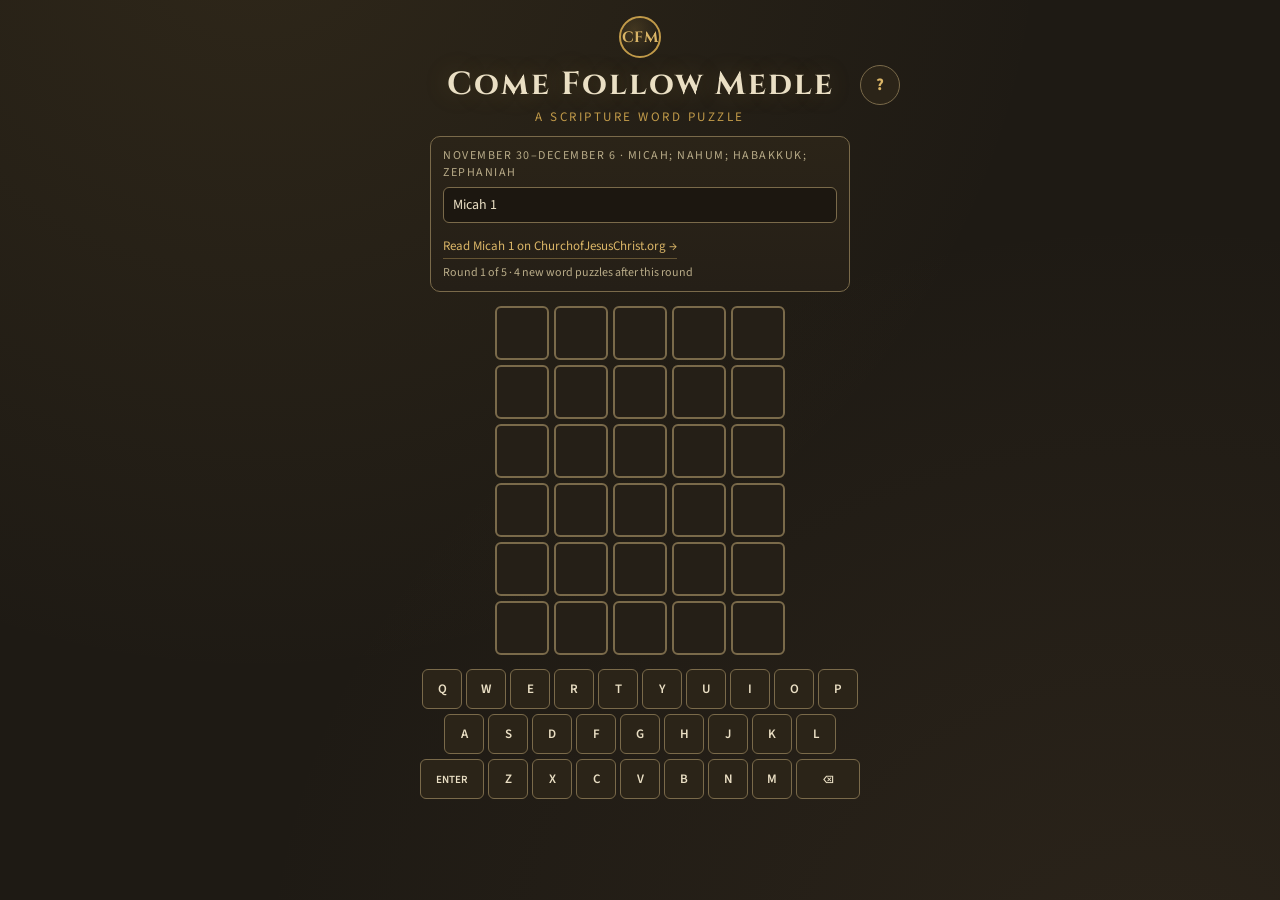
==== commit 6594a638: "Fix responsive header and accessibility" ====
--- a/come-follow-medle.html
+++ b/come-follow-medle.html
@@ -13,9 +13,11 @@
 
 <div class="seal">CFM</div>
 <header>
-  <h1>Come Follow Medle</h1>
+  <div class="title-row">
+    <h1>Come Follow Medle</h1>
+    <button class="help-button" id="helpButton" type="button" aria-label="How to play">?</button>
+  </div>
   <p class="tag">A scripture word puzzle</p>
-  <button class="help-button" id="helpButton" type="button" aria-label="How to play">?</button>
 </header>
 
 <div class="control-card">
@@ -31,9 +33,9 @@
   <div class="round-status" id="roundStatus" aria-live="polite"></div>
 </div>
 
-<div id="board"></div>
+<div id="board" role="grid" aria-label="Guess board"></div>
 
-<div id="keyboard"></div>
+<div id="keyboard" role="group" aria-label="On-screen keyboard"></div>
 
 <footer>
   <div class="divider"></div>
--- a/styles.css
+++ b/styles.css
@@ -48,9 +48,17 @@
   header{
     text-align:center;
     margin-bottom:10px;
-    position:relative;
-    width:100%;
-    max-width:420px;
+    width:100%;
+    max-width:520px;
+  }
+  .title-row{
+    display:grid;
+    grid-template-columns:40px minmax(0, 1fr) 40px;
+    align-items:center;
+    gap:8px;
+  }
+  .title-row::before{
+    content:"";
   }
   h1{
     font-family:'Cinzel',serif;
@@ -69,11 +77,8 @@
     color:var(--gold);
   }
   .help-button{
-    position:absolute;
-    right:0;
-    top:2px;
-    width:32px;
-    height:32px;
+    width:40px;
+    height:40px;
     border:1px solid var(--panel-line);
     border-radius:50%;
     background:var(--panel);
@@ -127,7 +132,7 @@
     color: var(--parchment);
     font-weight:400;
   }
-  select#chapterSelect:focus-visible, .icon-link:focus-visible, .key:focus-visible, .play-again:focus-visible, .help-button:focus-visible, .modal-close:focus-visible, .modal-action:focus-visible{
+  select#chapterSelect:focus-visible, .scripture-link:focus-visible, .key:focus-visible, .play-again:focus-visible, .help-button:focus-visible, .modal-close:focus-visible, .modal-action:focus-visible{
     outline:2px solid var(--gold-bright);
     outline-offset:2px;
   }
@@ -141,7 +146,8 @@
     color:var(--gold-bright);
     text-decoration:none;
     border-bottom:1px solid rgba(218,181,103,0.35);
-    padding-bottom:1px;
+    min-height:28px;
+    padding:4px 0 2px;
     transition: color .15s ease, border-color .15s ease;
   }
   .scripture-link:hover{ color:var(--parchment); border-bottom-color:var(--parchment); }
@@ -311,8 +317,8 @@
     position:absolute;
     top:10px;
     right:10px;
-    width:30px;
-    height:30px;
+    width:40px;
+    height:40px;
     border:1px solid var(--panel-line);
     border-radius:50%;
     background:transparent;
@@ -385,3 +391,17 @@
     #board{margin-bottom:8px;}
     .key{padding:8px 0;}
   }
+  @media (max-width: 380px){
+    .title-row{
+      grid-template-columns:36px minmax(0, 1fr) 36px;
+      gap:4px;
+    }
+    h1{
+      font-size:clamp(18px, 6vw, 22px);
+      letter-spacing:1px;
+    }
+    .help-button{
+      width:36px;
+      height:36px;
+    }
+  }
